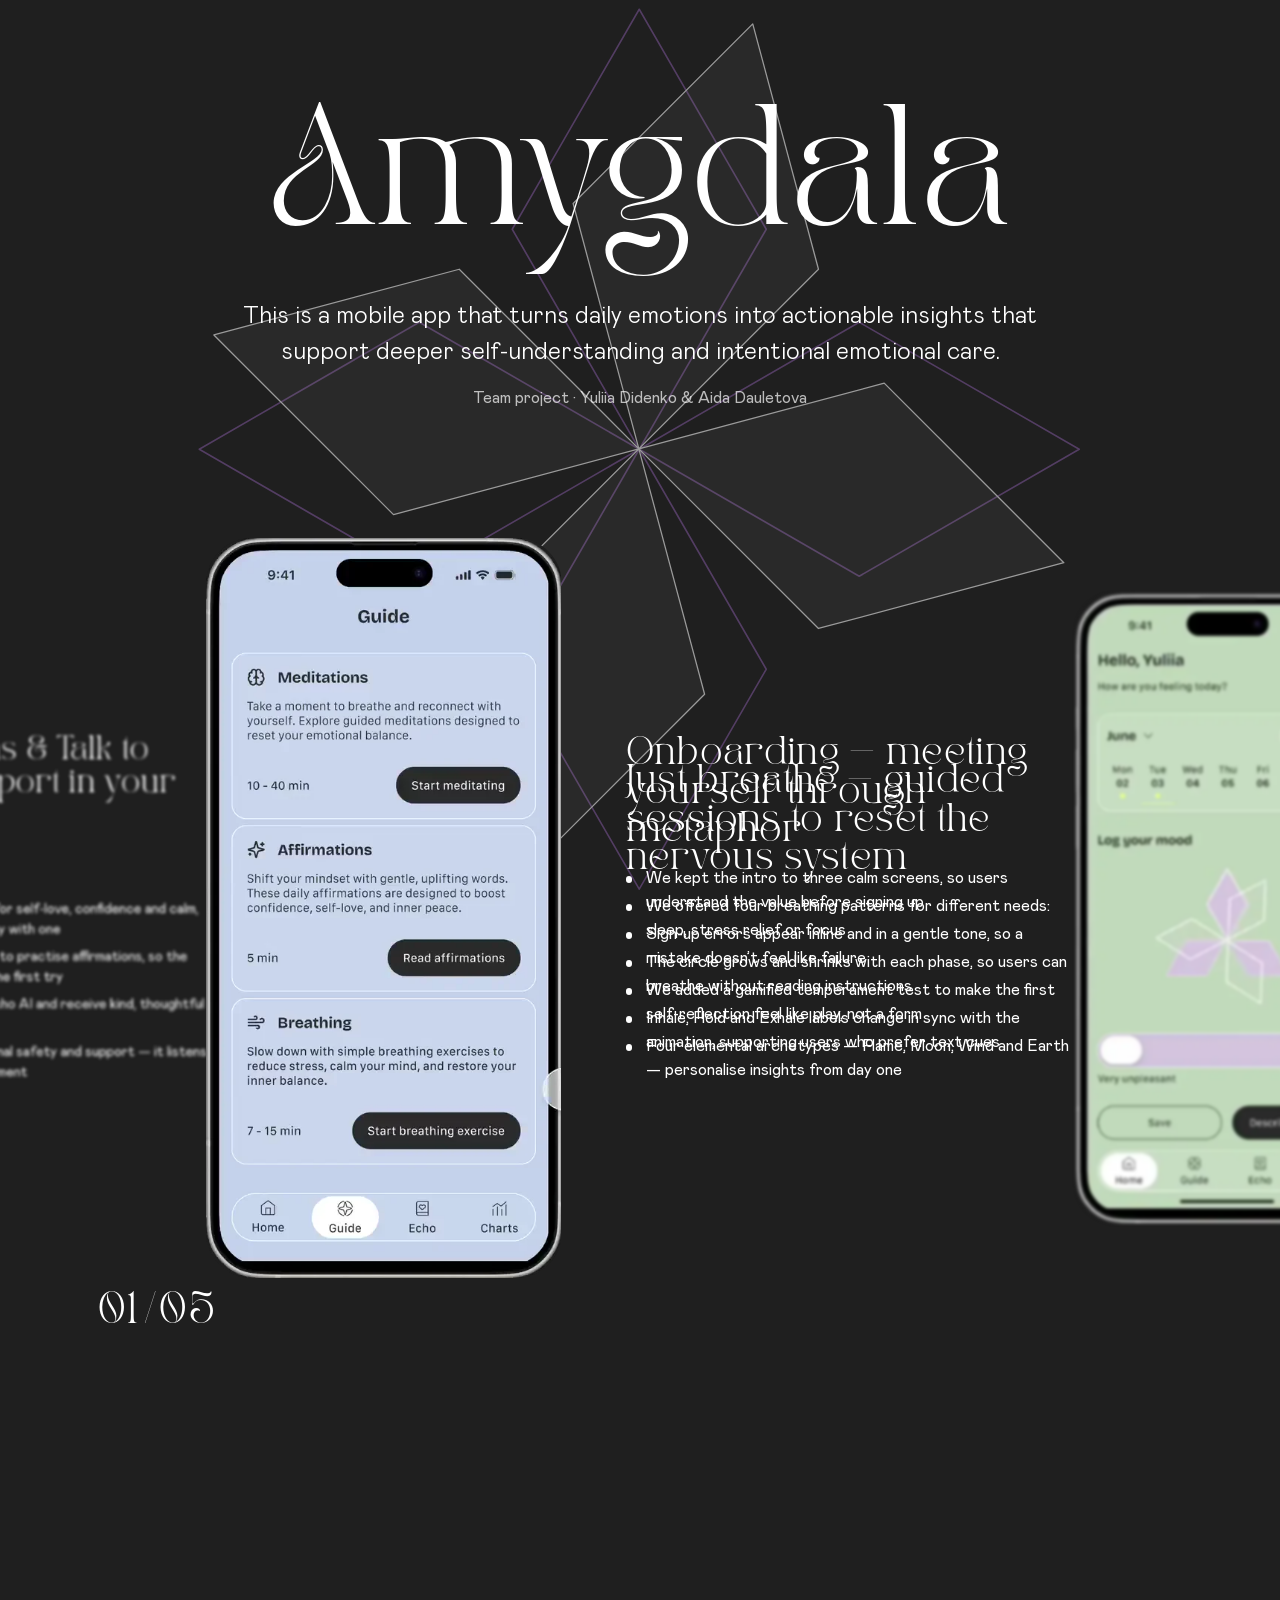
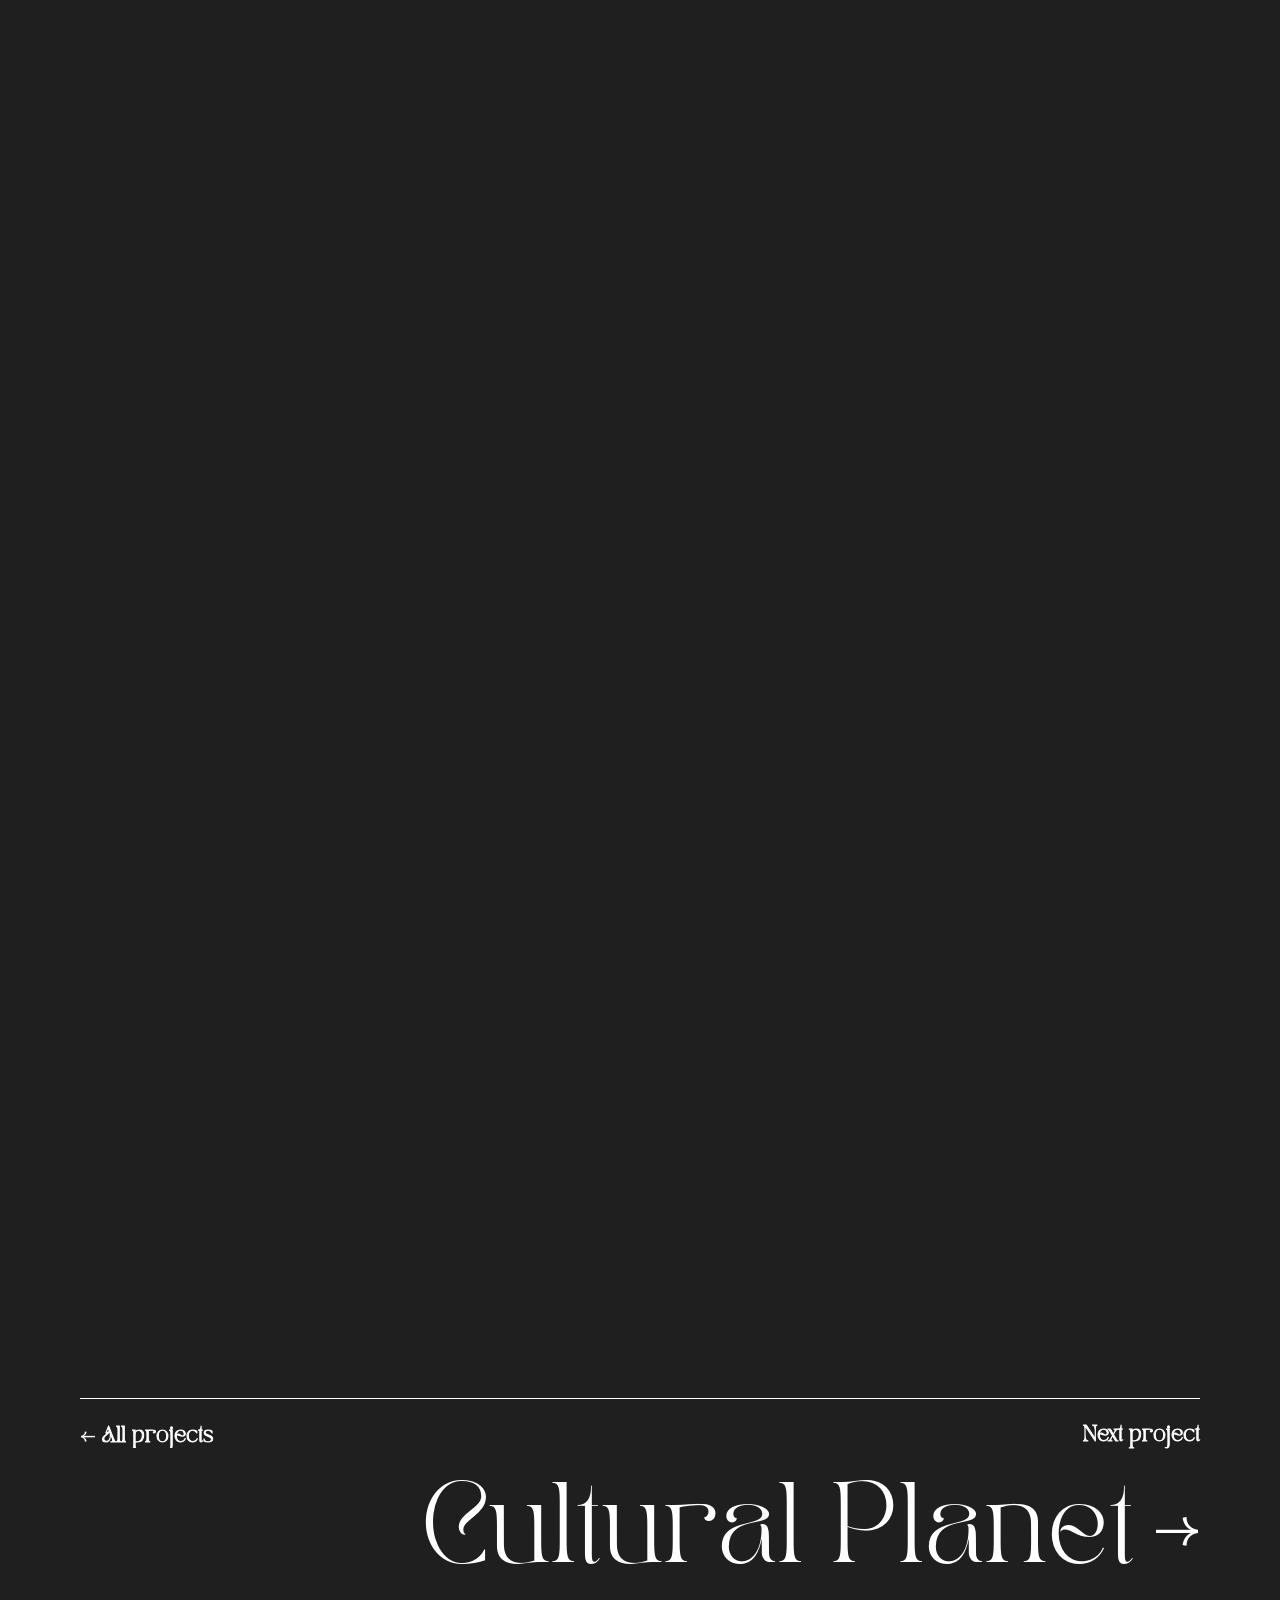
==== amygdala.html @ 37a6b5c9 "Project pages for Factora, Amygdala, Cultural Planet and Good Food - Case pages with recorded flow v" ====
<!DOCTYPE html>
<html lang="en">
  <head>
    <meta charset="UTF-8" />
    <meta name="viewport" content="width=device-width, initial-scale=1.0" />
    <title>Amygdala — mood tracker app · Yuliia Didenko</title>
    <meta
      name="description"
      content="Amygdala: a mood tracker app that turns daily emotions into actionable insights for self-understanding and intentional emotional care. UX/UI design by Yuliia Didenko."
    />
    <meta name="theme-color" content="#1f1f1f" />
    <link rel="icon" href="./media/favicon.svg" type="image/svg+xml" />
    <link rel="icon" href="./media/favicon-32.png" sizes="32x32" type="image/png" />
    <link rel="apple-touch-icon" href="./media/apple-touch-icon.png" />
    <meta property="og:type" content="article" />
    <meta property="og:title" content="Amygdala — mood tracker app" />
    <meta property="og:description" content="Turning daily emotions into actionable insights." />
    <meta property="og:image" content="./media/amygdala-cover.webp" />
    <link rel="preload" href="./fonts/tan-pearl.woff2" as="font" type="font/woff2" crossorigin />
    <link rel="preload" href="./fonts/MabryPro-Regular.woff2" as="font" type="font/woff2" crossorigin />
    <link rel="stylesheet" href="main.css" />
    <link rel="stylesheet" href="case.css" />
    <script>
      // Arriving through the page curtain (transition.js): start covered.
      try {
        if (sessionStorage.getItem("curtain") === "1") {
          sessionStorage.removeItem("curtain");
          document.documentElement.classList.add("curtain-in", "vt-enter");
          // Keep the curtain closed until the page is really ready - its
          // fonts loaded and every script run - so it never opens on a
          // half-built page (fallback serif, covers without their curtain).
          var root = document.documentElement;
          root.classList.add("curtain-hold");
          var done = false;
          var release = function () {
            if (done) return;
            done = true;
            root.classList.remove("curtain-hold");
            document.dispatchEvent(new Event("curtain:release"));
          };
          var dom = new Promise(function (r) {
            document.addEventListener("DOMContentLoaded", r);
          });
          var fonts = document.fonts ? document.fonts.ready : Promise.resolve();
          Promise.all([dom, fonts]).then(function () {
            requestAnimationFrame(function () { requestAnimationFrame(release); });
          });
          setTimeout(release, 2500); // never keep anyone waiting longer
        }
      } catch (e) {}
    </script>
  </head>

  <body class="case-page">
    <div class="cursor-dot">
      <!-- "View" eye, shown while the cursor is over a project cover. The
           iris group follows the pointer's direction (cursor.js). -->
      <svg class="cursor-eye" viewBox="0 0 26 26" width="32" height="32" aria-hidden="true" focusable="false">
        <defs>
          <clipPath id="cursor-eye-shape">
            <path d="M2.5 13C6.6 6.6 19.4 6.6 23.5 13C19.4 19.4 6.6 19.4 2.5 13Z" />
          </clipPath>
        </defs>
        <path d="M2.5 13C6.6 6.6 19.4 6.6 23.5 13C19.4 19.4 6.6 19.4 2.5 13Z" fill="#fff8ec" />
        <g clip-path="url(#cursor-eye-shape)">
          <g class="cursor-eye-iris">
            <circle cx="13" cy="13" r="4.6" fill="#31a0cd" />
            <circle cx="13" cy="13" r="2.1" fill="#1f1f1f" />
            <circle cx="14.4" cy="11.6" r="0.9" fill="#fff8ec" />
          </g>
        </g>
        <path d="M2.5 13C6.6 6.6 19.4 6.6 23.5 13C19.4 19.4 6.6 19.4 2.5 13Z" fill="none" stroke="#1f1f1f" stroke-width="1" stroke-linejoin="round" />
      </svg>
    </div>
    <div class="cursor-outline"></div>

    <div class="case-bg" aria-hidden="true">
      <img class="case-bg-spin case-bg-spin--flower" src="./media/amygdala-flower.svg?v=4" alt="" width="272" height="272" />
    </div>

    <main class="case-main">
      <header class="drum-intro">
        <h1 class="case-title case-title--tails">Amygdala</h1>
        <p class="drum-lead">
          This is a mobile app that turns daily emotions into actionable
          insights that support deeper self-understanding and intentional
          emotional care.
        </p>
        <p class="case-team">Team project · Yuliia Didenko &amp; Aida Dauletova</p>
        <a class="case-behance" href="https://www.behance.net/gallery/232259027/Amygdala-Mood-Tracker-App-UXUI-Design" target="_blank" rel="noopener noreferrer"><span class="sr-only">View on Behance</span><span class="roll" aria-hidden="true"><span class="roll-char"><span style="--i: 0" data-c="V">V</span></span><span class="roll-char"><span style="--i: 1" data-c="i">i</span></span><span class="roll-char"><span style="--i: 2" data-c="e">e</span></span><span class="roll-char"><span style="--i: 3" data-c="w">w</span></span><span class="roll-char"><span style="--i: 4" data-c="&nbsp;">&nbsp;</span></span><span class="roll-char"><span style="--i: 5" data-c="o">o</span></span><span class="roll-char"><span style="--i: 6" data-c="n">n</span></span><span class="roll-char"><span style="--i: 7" data-c="&nbsp;">&nbsp;</span></span><span class="roll-char"><span style="--i: 8" data-c="B">B</span></span><span class="roll-char"><span style="--i: 9" data-c="e">e</span></span><span class="roll-char"><span style="--i: 10" data-c="h">h</span></span><span class="roll-char"><span style="--i: 11" data-c="a">a</span></span><span class="roll-char"><span style="--i: 12" data-c="n">n</span></span><span class="roll-char"><span style="--i: 13" data-c="c">c</span></span><span class="roll-char"><span style="--i: 14" data-c="e">e</span></span></span><span class="case-arrow" aria-hidden="true">↗</span></a>
      </header>

      <section class="drum" data-spread="1.15" aria-label="Amygdala screens" style="--count: 5">
        <div class="drum-stage">
          <div class="drum-counter" aria-hidden="true">
            <span class="drum-counter-window"><span class="drum-counter-strip"><span>01</span><span>02</span><span>03</span><span>04</span><span>05</span></span></span>
            <span class="drum-counter-total">/05</span>
          </div>
          <div class="drum-wheel">
        <figure class="drum-item drum-item--split" data-index="onboarding">
          <div class="drum-media">
            <video class="drum-screen drum-phone" id="first-screen" muted loop playsinline preload="none"
              poster="./media/amygdala-screens/onboarding-poster.webp" width="478" height="996"
              aria-label="Onboarding: intro screens, sign-up, the Mirror Within temperament test and its Flame result">
              <source src="./media/amygdala-screens/onboarding.mp4" type="video/mp4" />
            </video>
          </div>
          <figcaption class="drum-caption">
            <span class="drum-caption-title">Onboarding — meeting yourself through metaphor</span>
            <ul class="drum-caption-list">
              <li>We kept the intro to three calm screens, so users understand the value before signing up</li>
              <li>Sign-up errors appear inline and in a gentle tone, so a mistake doesn’t feel like failure</li>
              <li>We added a gamified temperament test to make the first self-reflection feel like play, not a form</li>
              <li>Four elemental archetypes — Flame, Moon, Wind and Earth — personalise insights from day one</li>
            </ul>
          </figcaption>
        </figure>
        <figure class="drum-item drum-item--split" data-index="2">
          <div class="drum-media">
            <video class="drum-screen drum-phone" muted loop playsinline preload="none"
              poster="./media/amygdala-screens/mood-log-poster.webp" width="478" height="996"
              aria-label="Logging a mood: the flower turns, changes colour and shape with the slider">
              <source src="./media/amygdala-screens/mood-log.mp4" type="video/mp4" />
            </video>
          </div>
          <figcaption class="drum-caption">
            <span class="drum-caption-title">Mood Log — tracking how you feel, day by day</span>
            <ul class="drum-caption-list">
              <li>We turned logging a mood into one gesture: a slider that changes the flower’s colour and shape</li>
              <li>Users pick from a wide range of emotions or create their own, because feelings rarely fit a list</li>
              <li>Trends by day, week and month turn single entries into insights</li>
              <li>Apple Health integration puts mood next to sleep and activity</li>
            </ul>
          </figcaption>
        </figure>
        <figure class="drum-item drum-item--split" data-index="0">
          <div class="drum-media">
            <video class="drum-screen drum-phone" muted loop playsinline preload="none" data-sound-start="7.6"
              poster="./media/amygdala-screens/meditation-poster.webp" width="478" height="996"
              aria-label="Meditations: browsing categories and playing a guided session">
              <source src="./media/amygdala-screens/meditation.mp4?v=3" type="video/mp4" />
            </video>
          </div>
          <figcaption class="drum-caption">
            <span class="drum-caption-title">Meditations — short sessions for every mood</span>
            <button class="drum-sound" type="button" aria-pressed="false">
              <span class="drum-sound-icon" aria-hidden="true"></span>
              <span class="drum-sound-label">Play with sound</span>
            </button>
            <ul class="drum-caption-list">
              <li>We grouped meditations by intention — morning boost, self-love, healing, sleep — rather than by length</li>
              <li>Each track shows its mood and duration upfront, so users can choose in seconds</li>
              <li>The player stays minimal, with nothing to distract from relaxing</li>
            </ul>
          </figcaption>
        </figure>
        <figure class="drum-item drum-item--split" data-index="4">
          <div class="drum-media">
            <video class="drum-screen drum-phone drum-phone--framed" muted loop playsinline preload="none" data-sound-start="10.5" data-sound-end="24.6"
              poster="./media/amygdala-screens/affirmations-poster.webp?v=2" width="720" height="1470"
              aria-label="Affirmations: swiping through daily affirmations, the Echo journal, then talking to Echo, the AI companion">
              <source src="./media/amygdala-screens/affirmations.mp4?v=4" type="video/mp4" />
            </video>
          </div>
          <figcaption class="drum-caption">
            <span class="drum-caption-title">Affirmations &amp; Talk to Echo — support in your own words</span>
            <button class="drum-sound" type="button" aria-pressed="false">
              <span class="drum-sound-icon" aria-hidden="true"></span>
              <span class="drum-sound-label">Play with sound</span>
            </button>
            <ul class="drum-caption-list">
              <li>We curated affirmations for self-love, confidence and calm, so users can start the day with one</li>
              <li>A short guide shows how to practise affirmations, so the habit feels natural from the first try</li>
              <li>Users can reflect with Echo AI and receive kind, thoughtful responses</li>
              <li>We built Echo for emotional safety and support — it listens and reflects without judgment</li>
            </ul>
          </figcaption>
        </figure>
        <figure class="drum-item drum-item--split" data-index="1">
          <div class="drum-media">
            <video class="drum-screen drum-phone" muted loop playsinline preload="none"
              poster="./media/amygdala-screens/breathing-poster.webp" width="478" height="996"
              aria-label="Breathing exercise: the circle grows and shrinks through inhale, hold and exhale">
              <source src="./media/amygdala-screens/breathing.mp4" type="video/mp4" />
            </video>
          </div>
          <figcaption class="drum-caption">
            <span class="drum-caption-title">Just breathe — guided sessions to reset the nervous system</span>
            <ul class="drum-caption-list">
              <li>We offered four breathing patterns for different needs: sleep, stress relief or focus</li>
              <li>The circle grows and shrinks with each phase, so users can breathe without reading instructions</li>
              <li>Inhale, Hold and Exhale labels change in sync with the animation, supporting users who prefer text cues</li>
            </ul>
          </figcaption>
        </figure>
          </div>
        </div>
      </section>
    </main>

    <nav class="case-foot" aria-label="Project navigation">
      <a href="./index.html#projects" class="case-back"><span class="case-arrow" aria-hidden="true">←</span><span class="sr-only">All projects</span><span class="roll" aria-hidden="true"><span class="roll-char"><span style="--i: 0" data-c="A">A</span></span><span class="roll-char"><span style="--i: 1" data-c="l">l</span></span><span class="roll-char"><span style="--i: 2" data-c="l">l</span></span><span class="roll-char"><span style="--i: 3" data-c="&nbsp;">&nbsp;</span></span><span class="roll-char"><span style="--i: 4" data-c="p">p</span></span><span class="roll-char"><span style="--i: 5" data-c="r">r</span></span><span class="roll-char"><span style="--i: 6" data-c="o">o</span></span><span class="roll-char"><span style="--i: 7" data-c="j">j</span></span><span class="roll-char"><span style="--i: 8" data-c="e">e</span></span><span class="roll-char"><span style="--i: 9" data-c="c">c</span></span><span class="roll-char"><span style="--i: 10" data-c="t">t</span></span><span class="roll-char"><span style="--i: 11" data-c="s">s</span></span></span></a>
      <a href="./cultural-planet.html" class="case-next">
        <span class="case-next-label">Next project</span>
        <span class="case-next-title"><span class="sr-only">Cultural Planet</span><span class="roll" aria-hidden="true"><span class="roll-char"><span style="--i: 0" data-c="C">C</span></span><span class="roll-char"><span style="--i: 1" data-c="u">u</span></span><span class="roll-char"><span style="--i: 2" data-c="l">l</span></span><span class="roll-char"><span style="--i: 3" data-c="t">t</span></span><span class="roll-char"><span style="--i: 4" data-c="u">u</span></span><span class="roll-char"><span style="--i: 5" data-c="r">r</span></span><span class="roll-char"><span style="--i: 6" data-c="a">a</span></span><span class="roll-char"><span style="--i: 7" data-c="l">l</span></span><span class="roll-char"><span style="--i: 8" data-c="&nbsp;">&nbsp;</span></span><span class="roll-char"><span style="--i: 9" data-c="P">P</span></span><span class="roll-char"><span style="--i: 10" data-c="l">l</span></span><span class="roll-char"><span style="--i: 11" data-c="a">a</span></span><span class="roll-char"><span style="--i: 12" data-c="n">n</span></span><span class="roll-char"><span style="--i: 13" data-c="e">e</span></span><span class="roll-char"><span style="--i: 14" data-c="t">t</span></span></span><span class="case-arrow" aria-hidden="true">→</span></span>
      </a>
    </nav>

    <dialog class="lightbox" aria-label="Full-size screen">
      <button class="lightbox-close" type="button" aria-label="Close">×</button>
      <img class="lightbox-img" alt="" />
    </dialog>

    <script src="./cursor.js"></script>
    <script src="./case.js"></script>
    <script src="./transition.js"></script>
  </body>
</html>
---- main.css ----
/* Motion tokens - one easing/duration vocabulary for the whole site.
   ease-out: fast start, soft landing (for anything entering or reacting
   to the user). spring: slight overshoot, for things snapping back into
   place. Durations stay short: UI should answer, not perform. */
:root {
  --ease-out: cubic-bezier(0.23, 1, 0.32, 1);
  --ease-in-out: cubic-bezier(0.77, 0, 0.175, 1);
  --ease-spring: cubic-bezier(0.34, 1.56, 0.64, 1);
  --dur-fast: 150ms;
  --dur-base: 250ms;
  --dur-slow: 450ms;
  --press-scale: 0.97;
}

* {
  margin: 0;
  padding: 0;
  box-sizing: border-box;
  font-family: "MabryPro-Regular";
  font-size: 16px;
  cursor: none;
  scroll-behavior: smooth;
}

body {
  /* The site never declared its own line-height anywhere - this was
     actually coming from the (unused, since-removed) Bootstrap stylesheet's
     Reboot defaults. Restoring the same value directly here keeps the
     text's visual rhythm as it was, without pulling the framework back in. */
  line-height: 1.5;
}

p {
  /* Same story as line-height above: plain <p> tags (e.g. the project
     description paragraphs) had no spacing of their own between them and
     were relying on Bootstrap's default p margin. Sections that already
     declare their own explicit p margin (.cont-education p, .hobbies p,
     etc.) are more specific and still win over this. */
  margin-bottom: 1rem;
}

.cursor-dot {
  /* Sized at the badge's full 40px diameter and held at that box size
     always - only `transform: scale()` animates between the resting dot
     and the expanded badge, so growing into the badge never touches
     width/height (layout properties) and stays compositor-only. 40px
     gives the 16px arrow icon comfortable padding on all sides. */
  width: 40px;
  height: 40px;
  background-color: #f0d42d;
  position: fixed;
  top: 0;
  left: 0;
  border-radius: 50%;
  z-index: 20;
  pointer-events: none;
  display: flex;
  align-items: center;
  justify-content: center;
  transform: translate(-50%, -50%) scale(0.4);
  opacity: 0;
  /* Slow, smooth grow/shrink between the resting dot and the "View"
     badge, so the change of size is clearly visible both ways. */
  transition: transform 600ms cubic-bezier(0.45, 0, 0.2, 1),
    opacity var(--dur-fast) ease;
}

.cursor-dot.cursor-view {
  transform: translate(-50%, -50%) scale(1);
}

/* The eye inside the "View" badge: hidden on the small resting dot,
   it opens (fades in, lids scaling up from a slit) as the badge grows. */
.cursor-eye {
  width: 32px;
  height: 32px;
  display: block;
  opacity: 0;
  transform: scaleY(0.2);
  transition: opacity 300ms ease,
    transform 500ms var(--ease-out);
}

.cursor-dot.cursor-view .cursor-eye {
  opacity: 1;
  transform: scaleY(1);
}

.cursor-eye-iris {
  will-change: transform;
}

.cursor-outline {
  /* Same fixed-box/transform-scale technique as .cursor-dot: held at its
     full 64px ring size always, scaled down to the resting 40px outline
     so growing on hover only touches transform. Stays 12px bigger in
     radius than the badge at every scale so the ring still encircles the
     yellow badge instead of being covered by it. */
  width: 64px;
  height: 64px;
  border: 2px solid #31a0cd;
  background-color: rgba(49, 160, 205, 0.3);
  position: fixed;
  top: 0;
  left: 0;
  border-radius: 50%;
  z-index: 18;
  pointer-events: none;
  transform: translate(-50%, -50%) scale(0.625);
  opacity: 0;
  transition: transform 750ms cubic-bezier(0.45, 0, 0.2, 1),
    opacity var(--dur-fast) ease;
}

/* Hidden until the pointer actually moves (cursor.js), so the custom
   cursor never sits parked in the top-left corner on load, and hidden
   again whenever the pointer leaves the window. */
.cursor-dot.is-visible,
.cursor-outline.is-visible {
  opacity: 1;
}

/* Pressing anywhere gives the cursor a small squeeze - tactile feedback
   that the click registered. */
.cursor-dot.is-pressed {
  transform: translate(-50%, -50%) scale(0.3);
}
.cursor-dot.cursor-view.is-pressed {
  transform: translate(-50%, -50%) scale(0.9);
}

.cursor-outline.cursor-view-active {
  transform: translate(-50%, -50%) scale(1);
}

@font-face {
  font-family: "tan-pearl";
  src: url("./fonts/tan-pearl.woff2") format("woff2"),
    url("./fonts/tan-pearl.otf") format("opentype");
  font-display: swap;
  font-weight: 400;
  font-style: normal;
}

@font-face {
  font-family: "MabryPro-Light";
  src: url("./fonts/MabryPro-Light.woff2") format("woff2"),
    url("./fonts/MabryPro-Light.ttf") format("truetype");
  font-display: swap;
  font-weight: 300;
  font-style: normal;
}

@font-face {
  font-family: "MabryPro-Regular";
  src: url("./fonts/MabryPro-Regular.woff2") format("woff2"),
    url("./fonts/MabryPro-Regular.ttf") format("truetype");
  font-display: swap;
  font-weight: 400;
  font-style: normal;
}

@font-face {
  font-family: "MabryPro-Medium";
  src: url("./fonts/MabryPro-Medium.woff2") format("woff2"),
    url("./fonts/MabryPro-Medium.ttf") format("truetype");
  font-display: swap;
  font-weight: 500;
  font-style: normal;
}

@font-face {
  font-family: "MabryPro-Bold";
  src: url("./fonts/MabryPro-Bold.woff2") format("woff2"),
    url("./fonts/MabryPro-Bold.ttf") format("truetype");
  font-display: swap;
  font-weight: 700;
  font-style: normal;
}

h1 {
  font-family: "tan-pearl";
  font-weight: 400;
  font-style: normal;
  color: #1f1f1f;
  margin: 0;
}

.hero-screen {
  position: relative;
  background: #1f1f1f;
  margin: 0;
  height: 100vh;
  z-index: 0;
  --progress: 0;
  --fly-factor: 1.4;
}

/* Floating background particle layer (bg-shards.js). Sits below the
   portrait svg (z-index 1) and the nav (z-index 10) so it never blocks
   either; overflow is clipped here rather than on .hero-screen so the
   portrait's own fly-out disassembly can still travel past the edges. */
.bg-shards {
  position: absolute;
  inset: 0;
  z-index: 0;
  overflow: hidden;
  pointer-events: none;
  perspective: 900px; /* gives the shards' rotateX/rotateY tilt real depth */
}

.bg-shard {
  position: absolute;
  top: 0;
  left: 0;
  will-change: transform;
}

.hero-screen svg {
  display: block;
  position: relative;
  width: 100vw;
  height: 100vh;
  z-index: 1;
  perspective: 900px; /* same tilt depth for the falling portrait fragments */
}

.container svg {
  grid-column: 1 / 3;
  width: 100%;
  height: auto;
  display: flex;
  justify-content: center;
  margin-top: -18rem;
  /* SVGs clip to their viewBox by default; the floaty paths inside animate
     past that boundary (translateY/rotate), so without this their lowest
     point of travel gets cut off at the bottom edge. */
  overflow: visible;
}

.container svg:nth-of-type(2) {
  grid-column: 12/13;
  margin-top: 5rem;
}

/* "Who am I" decorative shapes: gentle up/down bob plus a slight rocking
   rotation, like small boats drifting on the sea. Each path carries its
   own --float-amp/--rock-amp/--float-dur/--float-delay inline so the four
   shapes drift out of sync with each other rather than moving as one. */
.floaty {
  transform-box: fill-box;
  transform-origin: 50% 50%;
  animation: floatBob var(--float-dur, 4.5s) ease-in-out infinite;
  animation-delay: var(--float-delay, 0s);
  will-change: transform;
}

@keyframes floatBob {
  0% {
    transform: translateY(calc(var(--float-amp, 8px) * -1)) rotate(calc(var(--rock-amp, 3deg) * -1));
  }
  50% {
    transform: translateY(var(--float-amp, 8px)) rotate(var(--rock-amp, 3deg));
  }
  100% {
    transform: translateY(calc(var(--float-amp, 8px) * -1)) rotate(calc(var(--rock-amp, 3deg) * -1));
  }
}

[id^="part"],
[id^="shard"] {
  opacity: 0;
  transform: translate(var(--x), var(--y)) scale(0.5) rotate(var(--r));
  animation: moveToCenter 1.45s ease-out forwards;
}

@keyframes moveToCenter {
  to {
    opacity: 1;
    transform: translate(0, 0) scale(1) rotate(0deg);
  }
}

/* Scroll-driven disassembly: takes over only after the load-time entrance
   animation has finished (class added by hero-scroll.js). Reuses each
   part's own --x/--y/--r so disassembly is an exact reverse of assembly. */
/* Explosion burst: --bx/--by/--br (set by hero-scroll.js from each part's
   own distance/direction from the portrait's center) replace --x/--y/--r
   here so scrolling scatters every piece radially outward from the middle
   of the image, like a burst, rather than reversing its original
   arbitrary load-in flight path. */
.hero-screen.scroll-active [id^="part"],
.hero-screen.scroll-active [id^="shard"] {
  animation: none;
  opacity: calc(1 - var(--progress));
  transform: translate(
      calc(var(--bx) * var(--progress) * var(--fly-factor)),
      calc(var(--by) * var(--progress) * var(--fly-factor))
    )
    scale(calc(1 - 0.7 * var(--progress))) rotate(calc(var(--br) * var(--progress)));
}

/* Gentle wind sway for hair strands, added by hair-wind.js only after the
   load-time entrance animation finishes. Uses the standalone `rotate`
   property (not the `transform` shorthand) so it composes on top of the
   existing translate/scale/rotate transform instead of overriding it. */
@keyframes windSway {
  0% { rotate: calc(var(--sway-amp, 1.2deg) * -1); }
  22% { rotate: calc(var(--sway-amp, 1.2deg) * 0.45); }
  50% { rotate: var(--sway-amp, 1.2deg); }
  74% { rotate: calc(var(--sway-amp, 1.2deg) * -0.3); }
  100% { rotate: calc(var(--sway-amp, 1.2deg) * -1); }
}

/* .hero-screen.wind-active .hair-sway (below) sets `animation: windSway`,
   which - being the same `animation` shorthand [id^="part"] uses for
   moveToCenter, and more specific - fully replaces that entrance animation
   rather than layering on top of it. That drops the "forwards" fill and
   would leave opacity/transform to fall back to their un-animated base
   values (opacity: 0, off-screen position) the instant wind-active is
   added. Declaring the assembled resting state here (same specificity as
   [id^="part"], but later in the cascade so it wins) keeps every hair
   strand visible once that swap happens - matching, not fighting, the
   entrance animation's own end state, so nothing visibly changes. This
   still loses to .hero-screen.scroll-active [id^="part"] below (higher
   specificity), so scroll can still take hair over for the burst. */
.hair-sway {
  opacity: 1;
  transform: none;
  transform-box: fill-box;
  will-change: rotate;
}

.hero-screen.wind-active .hair-sway {
  animation: windSway var(--sway-dur, 4s) ease-in-out infinite;
  animation-delay: var(--sway-delay, 0s);
}

.container,
.approach,
.projects,
footer {
  display: grid;
  grid-template-columns: repeat(12, 1fr);
  gap: 1.5rem;
  max-width: 100vw;
  padding: 5rem;
  background-color: #fffaed;
  z-index: 2;
  align-items: start;
}

.my-way {
  display: grid;
  grid-template-columns: repeat(12, 1fr);
  gap: 1.5rem;
  width: 100%;
  padding: 5rem;
  background-color: #fffaed;
  z-index: 2;
  align-items: start;
}

.my-way-tablet {
  display: grid;
  grid-template-columns: repeat(12, 1fr);
  gap: 1.5rem;
  width: 100%;
  padding: 5rem;
  background-color: #fffaed;
  z-index: 2;
  align-items: start;
}

.column-1-tablet {
  grid-column: 1 / 8;
  display: flex;
  flex-direction: column;
  gap: 1.5rem;
}

.column-2-tablet {
  grid-column: 8 / 13;
  display: flex;
  flex-direction: column;
  gap: 1.5rem;
}

.name {
  grid-column: 1 / 13;
  font-size: 7.5rem;
  margin: 2.5rem 0 2rem 0;
  width: 100%;
}

.description {
  grid-column: 5 / 13;
  font-size: 2rem;
  font-family: "MabryPro-Light", sans-serif;
  font-weight: 300;
  padding-bottom: 4rem;
  margin: 0;
}

.button {
  grid-column: 5 / 7;
  display: flex;
  align-items: center;
  justify-content: center;
  background-color: #ffae00;
  font-family: "MabryPro-Bold", sans-serif;
  font-weight: 700;
  font-size: 1rem;
  line-height: 1.5;
  color: #1f1f1f;
  width: 200px;
  height: 50px;
  padding: 0;
  border: 0;
  text-decoration: none;
  transition: transform var(--dur-fast) var(--ease-out);
}

/* The global `* { font-size: 16px }` reset would otherwise shrink the
   label back down. */
.button span,
.send-button span,
.navigation a span,
.top-message a span {
  font: inherit;
}

.button-label {
  position: relative;
  display: inline-block;
}

/* Slot-machine roll on hover - the one hover language for every text
   link and button on the site (nav, footer links, Meet me, Send): each letter is a one-line window
   (overflow: hidden) holding the letter plus an identical copy placed
   one line below it (::after). On hover the letter slides up a
   line, so the copy rolls into place; letters start ~35ms apart
   (--i), which gives the drum-like ripple. Only transform animates. */
.roll {
  display: inline-flex;
}

.roll-char {
  display: inline-block;
  overflow: hidden;
  height: 1.5em;
  line-height: 1.5;
  vertical-align: top;
}

.roll-char > span {
  display: inline-block;
  position: relative;
  transition: transform 600ms var(--ease-out);
  transition-delay: calc(var(--i, 0) * 35ms);
}

/* The copy that rolls in: a real glyph (not a text-shadow), so it keeps
   every text style of the original - color, weight, text-stroke. */
.roll-char > span::after {
  content: attr(data-c);
  position: absolute;
  left: 0;
  top: 1.5em;
}

a:hover .roll-char > span,
a:focus-visible .roll-char > span,
.send-button:hover:not(:disabled) .roll-char > span,
.send-button:focus-visible:not(:disabled) .roll-char > span {
  transform: translateY(-1.5em);
}

.sr-only {
  position: absolute;
  width: 1px;
  height: 1px;
  padding: 0;
  margin: -1px;
  overflow: hidden;
  clip: rect(0, 0, 0, 0);
  white-space: nowrap;
  border: 0;
}

@media (prefers-reduced-motion: reduce) {
  a:hover .roll-char > span,
  a:focus-visible .roll-char > span,
  .send-button:hover .roll-char > span,
  .send-button:focus-visible .roll-char > span {
    transform: none;
  }
}

.button:active,
.send-button:active:not(:disabled) {
  transform: scale(var(--press-scale));
}

.button:hover {
  text-decoration: none;
  color: rgb(31, 31, 31);
}

.navigation {
  display: flex;
  flex-direction: row;
  position: absolute;
  z-index: 10;
  width: 100%;
  margin: 0;
}

.navigation ul {
  display: flex;
  justify-content: space-between;
  width: 100%;
  list-style-type: none;
  margin: 1rem 5rem 0 5rem;
}

.navigation ul li a {
  display: flex;
  padding: 0.5rem 1rem;
  font-family: "tan-pearl";
  font-weight: 400;
  font-size: 1rem;
  color: #ffffff;
  text-decoration: none;
}

.navigation ul li:nth-child(3) {
  margin-right: 400px;
}

.navigation ul li {
  position: relative;
  overflow: hidden;
}

.navigation ul li a {
  display: flex;
  padding: 0.5rem 1rem;
  font-family: "tan-pearl";
  font-weight: 400;
  font-size: 1rem;
  color: #ffffff;
  text-decoration: none;
  position: relative;
}

/* Hover = the letter roll only; the color stays put (no yellow). */
.navigation ul li a:hover {
  text-decoration: none;
}

.navigation ul li a:focus-visible {
  /* -webkit-focus-ring-color is the actual native blue (rgb(0,95,204)) -
     plain `outline: auto` alone resolves its color to currentColor (white
     here), not that blue, so it has to be named explicitly to truly match
     the browser's own default ring (the same one seen, unstyled, on the
     video controls and the name/email inputs). Inset (negative) offset
     keeps it fully inside the link's own box regardless of the parent
     <li>'s overflow: hidden, so it can never get clipped - a positive
     offset would draw part of it outside that box and risk disappearing. */
  outline: -webkit-focus-ring-color auto 1px;
  outline-offset: -3px;
}

/* Section/block headings share the display serif with the page titles
   and project names. Tan Pearl has a single 400 cut (no faux bold), and
   kept at body size here. */
h3 {
  font-family: "tan-pearl";
  font-weight: 400;
  font-size: 1rem;
  line-height: 1.2;
  margin-bottom: 1rem;
  background-color: #ebc93d;
  padding: 2rem 0;
}

.education h3,
.cont-education h3,
.work h3,
.hobbies h3,
.languages h3 {
  padding-top: 16px;
  padding-bottom: 16px;
}

.education h3,
.cont-education h3 {
  background-color: #edebdb;
}

.work h3,
.hobbies h3 {
  background-color: #bcd4e1;
}

.education,
.cont-education,
.work,
.hobbies,
.languages {
  display: flex;
  flex-direction: column;
  padding: 16px;
  padding-top: 0;
}

.education,
.cont-education {
  background-color: #edebdb;
}

.work,
.hobbies {
  background-color: #bcd4e1;
}

.column-1,
.column-2,
.column-3 {
  display: flex;
  flex-direction: column;
  gap: 1rem;
}

.subcolumn {
  display: flex;
  gap: 1.5rem;
}

.column-1 {
  grid-column: 1 / 5;
  gap: 1.5rem;
}

.column-2 {
  grid-column: 5 / 9;
  gap: 1.5rem;
}

.column-3 {
  grid-column: 9 / 13;
  gap: 1.5rem;
}

.autolayout {
  display: grid;
  grid-template-columns: 4fr 2fr;
  gap: 1.5rem;
}

.event {
  grid-column: 1 / 4;
}

.date {
  grid-column: 5 / 7;
  text-align: right;
  align-self: center;
}

.hobbies p:last-child,
.cont-education .autolayout:last-of-type p,
.education .autolayout:last-of-type p,
.education h3,
.languages h3,
.languages p:last-child,
.cont-education h3,
.work h3,
.hobbies h3 {
  margin-bottom: 0;
}

.iframe {
  background-color: #1F1F1F;
}

.iframe iframe {
  display: block;
}

.gif img {
  width: 100%;
  /* width/height attributes in the markup reserve the space before the
     image loads (no layout jump); height:auto keeps the real ratio. */
  height: auto;
}

.languages {
  background-color: #d7b79b;
  flex: 1;
}

.hobbies {
  flex: 1;
}

.languages h3 {
  background-color: #d7b79b;
}

video {
  width: 100%;
  height: auto;
}

/* Gilded picture frame around the My way video and artwork gif.
   9-slice border-image: the corners keep their exact ornament, while
   the edges repeat ("round") the carved pattern to whatever length each
   media box needs - so the same frame wraps the wider video and the
   shorter gif without stretching the ornament. Slice values are the
   frame's measured thickness in the source image (top right bottom
   left, in px); border-width sets how thick it renders on screen. */
.my-way video,
.my-way-tablet video,
.my-way .gif img,
.my-way-tablet .gif img {
  display: block;
  box-sizing: border-box;
  border-style: solid;
  border-width: clamp(14px, 1.6vw, 24px);
  border-image: url("./media/picture-frame.webp") 104 103 105 105 round;
}

.cont-education p,
.education p,
.work p,
.hobbies p,
.languages p {
  margin-top: 8px;
  margin-bottom: 8px;
}

.hobbies p,
.languages p {
  padding-bottom: 8px;
}

.cont-education .autolayout,
.education .autolayout,
.work .autolayout,
.hobbies p,
.languages p {
  border-bottom: 1px solid #ffffff;
}

.cont-education .autolayout:last-child,
.education .autolayout:last-child,
.work .autolayout:last-child,
.hobbies p:last-child,
.languages p:last-child {
  border: 0;
  padding-bottom: 0;
}

.name-2 {
  grid-column: 1 / 13;
  font-family: "tan-pearl";
  /* Tan Pearl ships a single (400) weight; h2's default bold made the
     browser fake a heavier cut, smearing its hairline contrast. */
  font-weight: 400;
  font-size: 3.8rem;
  padding-bottom: 4rem;
  margin: 0;
}

.wrapper-1,
.wrapper-2,
.wrapper-3,
.wrapper-4 {
  grid-column: span 3;
  display: flex;
  flex-direction: column;
  gap: 1.5rem;
  justify-content: space-between;
  padding: 1rem;
  border-right: 1px solid #1f1f1f;
}

.wrapper-1 {
  border-left: 1px solid #1f1f1f;
}

.project-card {
  /* Breathing room above a card opened by link (#amygdala). */
  scroll-margin-top: 2rem;
  grid-column: 1 / 13;
  display: flex;
  gap: 1.5rem;
  margin-bottom: 5rem;
  padding: 1.5rem;
  border: 1px solid #1f1f1f;
}

.image {
  flex: 1 1 50%;
  aspect-ratio: 4 / 3;
  overflow: hidden;
  position: relative;
  cursor: none;
}

.text {
  flex: 1 1 50%;
}

/* A cover shown as a dark stage behind a bead curtain (curtain.js). */
.image--stage {
  background-color: #1f1f1f;
}

/* Show the whole stage picture; the leftover space is the same dark. */
.image.image--contain img {
  object-fit: contain;
}


.image .bead-curtain {
  position: absolute;
  inset: 0;
  width: 100%;
  height: 100%;
  margin: 0;
  border: 0;
  border-radius: 0;
  box-shadow: none;
  background: transparent;
  z-index: 2;
  pointer-events: none;
}

.image img {
  width: 100%;
  height: 100%;
  object-fit: cover;
}

/* Cover shatter: the cover image is sliced into a grid of cells (built
   by project-cover-shatter.js), each split into two irregular polygon
   shards along a randomly placed crack (not a clean corner-to-corner
   diagonal) - both showing the same background slice, so the jagged
   crack between them reads as broken glass rather than a clean square
   grid, echoing the shard fragments on the hero portrait. At rest the
   shards sit at zero offset and reassemble into the normal cover
   image; on mousemove, each shard reacts independently to its own
   centroid distance from the cursor and is pushed radially away from
   it (see applyPush in the JS), as if the pointer is shoving the
   fragments aside, and eases back to rest on mouseleave via the
   transition below. */
.shatter-tiles,
.shatter-base {
  position: absolute;
  inset: 0;
}

/* The intact cover, painted under the shards. Sub-pixel tile edges and
   clip-path anti-aliasing leave hairline seams between shards at rest;
   with the whole image underneath, those seams show the same pixels and
   disappear. It fades out while the cover is being shattered (so real
   cracks open onto the card) and back in once the shards have settled. */
.shatter-base {
  background-repeat: no-repeat;
  transition: opacity 0.2s ease 0.5s;
}

.image.is-shattering .shatter-base {
  opacity: 0;
  transition-delay: 0s;
  transition-duration: 0.1s;
}

.shatter-shard {
  position: absolute;
  background-repeat: no-repeat;
  transform: translate(0px, 0px) rotate(0deg);
  will-change: transform;
  /* Release: shards spring back into place with a little overshoot. */
  transition: transform 600ms var(--ease-spring);
}

/* While the pointer is pushing them, shards track it quickly instead. */
.image.is-shattering .shatter-shard {
  transition: transform 180ms var(--ease-out);
}

.numbers {
  display: flex;
  justify-content: space-between;
  border-bottom: 1px solid #1f1f1f;
  margin-bottom: 1.5rem;
}

.numbers p {
  font-family: "tan-pearl";
  font-size: 2rem;
}

/* Heavier serif headings. Tan Pearl has only one (400) weight, and
   letting the browser synthesize bold smears its hairlines unevenly, so
   the strokes are thickened with a thin outline in the text's own color
   instead: an even, controllable weight gain on every letter. */
h3,
.subheader,
.navigation ul li a {
  -webkit-text-stroke: 1px currentColor;
}

.subheader {
  font-family: "tan-pearl";
  font-weight: 400;
  font-size: 1rem;
  line-height: 1.2;
  /* Matches the gap the Education section gets between its own header and
     content, via .cont-education/.education h3's padding-bottom: 16px. */
  margin-bottom: 16px;
}

.tags {
  display: flex;
  flex-wrap: wrap;
  gap: 0.75rem;
  margin-top: 1.5rem;
}

.tags p {
  white-space: nowrap;
  padding: 0.5rem 1rem;
  border: 1px solid #1f1f1f;
  border-radius: 2rem;
}

footer {
  background-color: #1f1f1f;
}

footer .name,
footer p {
  color: #ffffff;
}

.canvas {
  grid-column: 5 / 13;
  display: grid;
  grid-template-columns: repeat(8, 1fr);
  gap: 1.5rem;
}

.controls {
  grid-column: 1 / 2;
  display: flex;
  flex-direction: column;
  gap: 16px;
  align-items: center;
  padding: 0.5rem 0.5rem;
  background-color: #ffffff;
  /* Was space-between (spreading every child across the full column
     height); now the toolbar + color picker sit packed together at a
     fixed 16px gap starting from the top, and #delete-button's own
     margin-top: auto is what pushes it down to the bottom instead. */
  justify-content: flex-start;
}

.icon-control {
  position: relative;
  display: flex;
  align-items: center;
  gap: 8px;
  background: white;
  padding: 5px;
  width: 40px;
  height: 40px;
  justify-content: center;
  transition: background-color var(--dur-fast) ease,
    transform var(--dur-fast) var(--ease-out);
}

.icon-control:active {
  transform: scale(0.92);
}

/* Hover no longer paints a grey plate behind the tool - the icon itself
   reacts instead, each with a gesture that mimics what the tool does.
   (The grey .active state below still marks the selected tool.) Only
   transform animates; pointer devices only; off with reduced motion. */
.icon-control img {
  transform-origin: 50% 50%;
  /* Stateful gestures (fill tilt, colour turn) ease in and spring back
     out when the pointer leaves, instead of snapping. */
  transition: transform 450ms var(--ease-spring);
}

@media (hover: hover) {
  /* Fill: the bucket tips over as if pouring. */
  #fill-button:hover img {
    transform: rotate(-22deg);
  }
  /* Pencil: a quick scribble. */
  .linewidth-control .icon-control:hover img {
    transform-origin: 20% 80%;
    animation: toolScribble 550ms var(--ease-out);
  }
  /* Text: the T hops up and lands. */
  #text-button:hover img {
    animation: toolHop 500ms var(--ease-out);
  }
  /* Eraser: rubs side to side. */
  #eraser-button:hover img {
    animation: toolRub 550ms var(--ease-in-out);
  }
  /* Color: the swatch turns a quarter and pops. */
  #color-picker-button:hover img {
    transform: rotate(90deg) scale(1.1);
  }
  /* Delete: the bin gives a little shake. */
  #delete-button:hover img {
    transform-origin: 50% 90%;
    animation: toolShake 500ms var(--ease-out);
  }
}

/* Touch screens have no hover, so a tap plays the same gesture once
   (canvas.js adds .tool-tap on press). Fill and Color, which tilt/turn
   and hold on desktop hover, get a there-and-back version here. */
@media (hover: none) {
  #fill-button.tool-tap img {
    animation: toolPourTap 550ms var(--ease-out);
  }
  .linewidth-control .icon-control.tool-tap img {
    transform-origin: 20% 80%;
    animation: toolScribble 550ms var(--ease-out);
  }
  #text-button.tool-tap img {
    animation: toolHop 500ms var(--ease-out);
  }
  #eraser-button.tool-tap img {
    animation: toolRub 550ms var(--ease-in-out);
  }
  #color-picker-button.tool-tap img {
    animation: toolSpinTap 550ms var(--ease-spring);
  }
  #delete-button.tool-tap img {
    transform-origin: 50% 90%;
    animation: toolShake 500ms var(--ease-out);
  }
}

@keyframes toolPourTap {
  0%, 100% { transform: rotate(0deg); }
  45% { transform: rotate(-24deg); }
}

@keyframes toolSpinTap {
  0% { transform: rotate(0deg) scale(1); }
  60% { transform: rotate(90deg) scale(1.1); }
  100% { transform: rotate(90deg) scale(1); }
}

@keyframes toolScribble {
  0%, 100% { transform: translate(0, 0) rotate(0deg); }
  25% { transform: translate(2px, -2px) rotate(-10deg); }
  50% { transform: translate(-1px, 1px) rotate(6deg); }
  75% { transform: translate(1px, -1px) rotate(-4deg); }
}

@keyframes toolHop {
  0%, 100% { transform: translateY(0) scale(1, 1); }
  35% { transform: translateY(-6px) scale(0.95, 1.05); }
  70% { transform: translateY(0) scale(1.06, 0.94); }
}

@keyframes toolRub {
  0%, 100% { transform: translateX(0) rotate(0deg); }
  25% { transform: translateX(-3px) rotate(-6deg); }
  50% { transform: translateX(3px) rotate(6deg); }
  75% { transform: translateX(-2px) rotate(-3deg); }
}

@keyframes toolShake {
  0%, 100% { transform: rotate(0deg); }
  20% { transform: rotate(-10deg); }
  45% { transform: rotate(8deg); }
  70% { transform: rotate(-4deg); }
}

/* Selected tool (or open Color popover): a small yellow dot under the
   icon instead of a grey plate - the same marker on desktop and touch,
   and in the site's own accent colour. It pops in with a spring. */
.icon-control::after {
  content: "";
  position: absolute;
  left: 50%;
  bottom: -1px;
  width: 6px;
  height: 6px;
  margin-left: -3px;
  border-radius: 50%;
  background-color: #ffae00;
  transform: scale(0);
  transition: transform var(--dur-base) var(--ease-spring);
  pointer-events: none;
}

.icon-control.active::after {
  transform: scale(1);
}

.icon-control img {
  /* Fixed size (rather than width/height: 100%) so the icon's own size
     stays consistent regardless of any future button resize -
     .icon-control's flex centering keeps it centered in the box either
     way. Exactly fills the available space once the button's own 5px
     padding is subtracted (40px button - 5px*2 padding = 30px). */
  display: inline-block;
  object-fit: cover;
  width: 30px;
  height: 30px;
}

canvas {
  grid-column: 2 / 9;
  display: flex;
  width: 100%;
  background-color: #fff;
  cursor: crosshair;
  height: 100%;
}

button {
  padding: 5px 10px;
  font-size: 14px;
  cursor: pointer;
  border: 0;
}

.linewidth-control,
.eraser-control,
.color-control {
  position: relative;
  display: flex;
  flex-direction: column;
  align-items: center;
}

.linewidth-palette,
.eraser-palette,
.color-palette {
  position: absolute;
  top: 0;
  left: 100%;
  transform: translateX(16px);
  background-color: #ffffff;
  border: 1px solid #1f1f1f;
  display: none;
  flex-direction: column;
  gap: 0;
  padding: 0;
  z-index: 10;
}

.linewidth-palette.active,
.eraser-palette.active,
.color-palette.active {
  display: flex;
  transform-origin: top left;
  animation: popoverIn var(--dur-base) var(--ease-out);
}

/* Uses the standalone opacity/scale properties so it layers over each
   popover's own positioning transform instead of replacing it. */
@keyframes popoverIn {
  from {
    opacity: 0;
    scale: 0.96;
  }
}

.color-palette {
  /* Unlike the slider popovers (one wide row), this is a row of swatch
     buttons - each already 40x40 via .color-option, so the popover just
     needs to lay them out and give them a little breathing room. */
  flex-direction: row;
  gap: 8px;
  padding: 8px;
}

.thickness-slider-row {
  display: flex;
  align-items: center;
  /* Fill/Line/Text now share one global color picker below the main
     toolbar instead of each tool having its own - so this popover only
     ever holds the thickness slider. 200px is just a comfortable width
     for it. */
  width: 200px;
  padding: 12px 16px;
}

.thickness-slider {
  width: 100%;
  /* Recolors the native track fill/thumb to the site's ink black instead
     of the browser's default blue, without hand-rolling per-vendor
     ::-webkit-slider-thumb/::-moz-range-thumb rules. */
  accent-color: #1f1f1f;
  cursor: pointer;
}

.text-frame {
  /* Fixed (not absolute) so it can float directly over the click point
     using viewport coordinates, with no positioned ancestor required.
     Everywhere inside this border but outside .text-frame-content is the
     drag handle (cursor: move), overriding the site-wide cursor: none.
     Styled after Figma's own selection outline: a solid blue border plus
     small corner handles, reading as "this is a movable container"
     rather than a plain text box. */
  position: fixed;
  z-index: 20;
  border: 1px solid #0d99ff;
  background-color: transparent;
  padding: 12px;
  cursor: move;
}

.text-frame-content {
  min-width: 24px;
  min-height: 1.2em;
  font-family: "MabryPro-Regular", sans-serif;
  line-height: 1.2;
  white-space: pre;
  outline: none;
  cursor: text;
}

.text-frame-handle {
  /* Purely decorative (Figma-style corner dots signaling "container"),
     not functional resize handles - pointer-events: none lets clicks pass
     straight through to .text-frame underneath, so the existing "mousedown
     lands on the frame itself" drag-detection doesn't need to know these
     exist. */
  position: absolute;
  width: 8px;
  height: 8px;
  background-color: #ffffff;
  border: 1.5px solid #0d99ff;
  border-radius: 50%;
  pointer-events: none;
}

.text-frame-handle.top-left {
  top: 0;
  left: 0;
  transform: translate(-50%, -50%);
}

.text-frame-handle.top-right {
  top: 0;
  right: 0;
  transform: translate(50%, -50%);
}

.text-frame-handle.bottom-left {
  bottom: 0;
  left: 0;
  transform: translate(-50%, 50%);
}

.text-frame-handle.bottom-right {
  bottom: 0;
  right: 0;
  transform: translate(50%, 50%);
}

.color-option {
  /* Now a real <button> (for native Tab focus + Enter/Space activation)
     instead of a plain div - appearance/padding/background reset here so
     it still renders as a flat, borderless swatch rather than picking up
     the browser's default button chrome. */
  appearance: none;
  -webkit-appearance: none;
  padding: 0;
  background: transparent;
  width: 40px;
  height: 40px;
  cursor: pointer;
  text-align: center;
  font-size: 16px;
  display: flex;
  justify-content: center;
  align-items: center;
  /* Mirrors the trigger icon's own look (media/Color dot.svg): a rounded
     black frame + white ring around the color, rather than a flat square -
     border-box keeps both bands inset within the existing 40x40 box (the
     swatch's own background-color, set inline per button, still shows
     through the untouched center) instead of growing the footprint. */
  box-sizing: border-box;
  border-radius: 6px;
  border: 3px solid #1f1f1f;
  box-shadow: inset 0 0 0 3px #ffffff;
}

.color-option.active {
  /* The swatch's own background already fills the button, so "selected"
     needs a ring outside it rather than any fill/border change. */
  outline: 2px solid #1f1f1f;
  outline-offset: 2px;
}

/* Site-wide focus indicator: the browser's own native focus ring (the
   same one already visible, unstyled, on the video controls and the
   name/email inputs) for every link/button, rather than a custom
   color/style - shown only for keyboard use (:focus-visible), not mouse
   clicks. -webkit-focus-ring-color is that true native blue
   (rgb(0,95,204)); plain `outline: auto` alone would resolve its color to
   currentColor instead (e.g. white on the nav), not this blue. More
   specific rules below override the offset only where the element's own
   context needs it (e.g. an ancestor that clips an outset ring, or busy
   imagery needing extra contrast), never the ring's own color/style. */
a:focus-visible,
button:focus-visible {
  outline: -webkit-focus-ring-color auto 1px;
}

/* The project cover <a> itself renders at 0x0 (project-cover-shatter.js
   replaces its <img> with an absolutely-positioned .shatter-tiles layer,
   so the anchor has no in-flow content to size around) - the generic
   rule above would otherwise draw a tiny, confusing ring around that
   zero-size point. The real, visible ring is added on .image below via
   :has(), which targets the actual sized/clipped box instead. */
.project-card .image a:focus-visible {
  outline: none;
}

/* A dedicated overlay layer, not a plain outline/box-shadow on .image
   itself: .shatter-tiles (the shard grid built by project-cover-shatter.js)
   is an opaque absolutely-positioned child that fully covers .image, and
   an auto-stacked child like that paints over its parent's own
   background/box-shadow/outline - so a ring drawn on .image directly gets
   silently hidden underneath it. Giving this its own explicit z-index
   above .shatter-tiles' (auto) guarantees it stays visible. */
.project-card .image::after {
  content: "";
  position: absolute;
  inset: 0;
  z-index: 5;
  pointer-events: none;
  display: none;
}

.project-card .image:has(a:focus-visible)::after {
  display: block;
  /* Inset so it can't be clipped by .image's own overflow: hidden - no
     extra box-shadow/halo here, just the plain native ring, so it never
     doubles up as two concentric rings. */
  outline: -webkit-focus-ring-color auto 1px;
  outline-offset: -6px;
}

#delete-button {
  margin-top: auto;
}

.top-message {
  grid-column: 5 / 13;
  font-size: 1rem;
  color: #ffffff;
  font-family: "MabryPro-Light", sans-serif;
  font-weight: 300;
  margin: 0;
}

.top-message a {
  display: inline-flex;
  color: #ffffff;
  text-decoration: none;
  position: relative;
  overflow: hidden;
}



.form-container {
  grid-column: 6 / 13;
  display: flex;
  gap: 1.5rem;
  margin-top: 0.5rem;
  /* Top-aligned: each input carries a reserved error line underneath,
     so the inputs and the Send button line up along their top edges. */
  align-items: flex-start;
  justify-content: center;
}

.send-button {
  display: flex;
  flex: 0 0 200px;
  align-items: center;
  justify-content: center;
  background-color: #ffae00;
  font-family: "MabryPro-Bold", sans-serif;
  font-weight: 700;
  font-size: 1rem;
  line-height: 1.5;
  color: #1f1f1f;
  height: 50px;
  border: 0;
  transition: background-color var(--dur-fast) ease,
    transform var(--dur-fast) var(--ease-out), opacity var(--dur-fast) ease;
}

.send-button:disabled {
  opacity: 0.7;
  cursor: progress;
}

/* While the drawing is uploading: a thin bar sweeps under the label. */
.send-button.is-loading {
  position: relative;
  overflow: hidden;
}

.send-button.is-loading::after {
  content: "";
  position: absolute;
  left: 0;
  bottom: 0;
  width: 100%;
  height: 2px;
  background: #1f1f1f;
  transform-origin: left center;
  animation: sendProgress 1.1s var(--ease-in-out) infinite;
}

@keyframes sendProgress {
  0% { transform: scaleX(0); transform-origin: left center; }
  50% { transform: scaleX(1); transform-origin: left center; }
  50.1% { transform-origin: right center; }
  100% { transform: scaleX(0); transform-origin: right center; }
}

.send-button.is-success {
  background-color: #b7d9a8;
  opacity: 1;
}

.send-button:hover {
  text-decoration: none;
  color: #1f1f1f;
}

.form-status {
  grid-column: 1 / -1;
  margin-top: 0.35rem;
  font-size: 0.9rem;
  text-align: right;
}

.form-status.success {
  color: #4eae67;
}

.input-group {
  display: flex;
  flex-direction: column;
  flex: 1;
}

/* Validation message directly under its own field. The line is always
   reserved (min-height), so an error appearing never pushes the layout
   around. */
.field-error {
  min-height: 1.5em;
  margin: 6px 0 0;
  font-size: 0.875rem;
  line-height: 1.5;
  color: #ff8a65;
}

.input-group input[aria-invalid="true"] {
  border-color: #ff8a65;
  box-shadow: inset 0 0 0 1px #ff8a65;
}

.input-group input {
  /* Explicit height rather than relying on padding + line-height: <input>
     doesn't inherit line-height from body the way regular text does, so
     its padding-based natural height doesn't reliably match .send-button's
     own explicit 50px - pinning it directly keeps them aligned regardless. */
  height: 50px;
  padding: 12px 16px;
  border: 1px solid #1f1f1f;
  font-size: 1rem;
  /* .input-group is a column (input + reserved error line), so the input
     must not flex along that axis - otherwise flex overrides the explicit
     height and the field shrinks below the Send button. Width comes from
     width: 100%. */
  flex: none;
  width: 100%;
}

@media (min-width: 1400px) {
  .my-way {
    display: grid;
  }

  .my-way-tablet {
    display: none;
  }
}

@media (min-width: 1024px) and (max-width: 1399px) {
  .my-way {
    display: none;
  }

  .my-way-tablet {
    display: grid;
    grid-template-columns: repeat(12, 1fr);
  }
}

@media (max-width: 1200px) {
  .top-message,
  footer .description,
  .form-container,
  .canvas {
    grid-column: 1 / -1;
  }

  .wrapper-1,
  .wrapper-2,
  .wrapper-3,
  .wrapper-4 {
    grid-column: span 6;
  }

  .wrapper-3 {
    border-left: 1px solid #1f1f1f;
  }

  .approach,
  .projects,
  .my-way-tablet,
  .container,
  footer {
    padding: 3rem 2rem;
  }

  .name-2 {
    font-size: 3rem;
    padding-bottom: 3rem;
  }

  .project-card {
    flex-direction: column;
    align-items: center;
  }

  /* Stacked layout: every card leads with its cover, whatever side the
     cover sits on in the desktop zig-zag. */
  .project-card .image {
    order: -1;
  }

  .image {
    flex: none;
    width: 100%;
  }

  video,
  .gif {
    flex: none;
    width: 100%;
    max-width: 500px;
  }
}

@media (max-width: 1023px) {
  .my-way {
    display: none;
  }

  .my-way-tablet {
    display: grid;
    grid-template-columns: repeat(12, 1fr);
  }

  .column-1-tablet,
  .column-2-tablet {
    grid-column: 1 / -1;
  }

  video,
  .gif {
    align-self: center;
  }

  .container {
    grid-template-columns: repeat(8, 1fr);
    max-width: 100%;
  }

  .name {
    grid-column: 1 / -1;
    font-size: 5rem;
    text-align: left;
  }

  .description {
    grid-column: 1 / 8;
    font-size: 1.5rem;
    padding-bottom: 2rem;
  }

  .button {
    grid-column: 4 / 6;
    width: 100%;
  }

  .container svg {
    grid-column: 1 / 3;
    display: none;
    margin-top: -12rem;
  }
}

@media (max-width: 768px) {
  .container {
    grid-template-columns: repeat(4, 1fr);
  }

  .form-container {
    grid-column: 1 / -1;
    flex-direction: column;
    /* Base rule's align-items: center sizes flex children to their own
       content width along the cross axis - fine when the axis was
       horizontal, but once flex-direction flips to column here the cross
       axis becomes horizontal width, so .input-group (unlike .send-button,
       which has its own explicit width: 100% below) was shrinking to fit
       its placeholder text instead of spanning full width like the button. */
    align-items: stretch;
    /* Each input already carries its reserved error line, so the stack
       needs less extra gap than the side-by-side desktop row. */
    gap: 0.5rem;
  }

  .canvas {
    display: flex;
    flex-direction: column;
  }

  .name {
    grid-column: 1 / -1;
    font-size: 3rem;
  }

  .controls {
    flex-direction: row;
  }

  .linewidth-control button,
  .eraser-control button,
  .color-control button {
    margin: 0;
  }

  /* #delete-button's own margin-top: auto (base rule) is what separates it
     from the other tools in the desktop column layout - it has no effect
     once .controls switches to a row here, so Delete was landing right
     next to Color with the same 16px gap as every other tool. Swapping to
     margin-left: auto keeps it pinned to the row's far end instead. */
  #delete-button {
    margin-top: 0;
    margin-left: auto;
  }

  /* On the mobile row toolbar, popovers opening to the side (left: 100%)
     push far enough right that they run off screen - the color palette's
     own row of 5 swatches makes that worse. Opening downward and centered
     on the trigger instead keeps the whole popover within the viewport
     regardless of where its button sits in the row, and stacking the
     swatches in a column keeps the popover no wider than a single swatch. */
  .linewidth-palette,
  .eraser-palette,
  .color-palette {
    top: 100%;
    left: 50%;
    transform: translateX(-50%);
    margin-top: 8px;
  }

  .color-palette {
    flex-direction: column;
  }

  /* The thickness sliders were a 200px-wide horizontal row - on the mobile
     row toolbar that's the same "wide popover" overflow risk the palette
     had. Rotating to a vertical track (bottom = min, top = max, the
     standard vertical-slider convention) keeps the popover's footprint
     narrow instead of wide. */
  .thickness-slider-row {
    width: auto;
    height: 150px;
    padding: 16px 12px;
  }

  .thickness-slider {
    writing-mode: vertical-lr;
    direction: rtl;
    width: 8px;
    height: 100%;
  }

  .description {
    grid-column: 1 / 5;
    font-size: 1.2rem;
  }

  .button,
  .send-button {
    grid-column: 1 / -1;
    flex: none;
    width: 100%;
    height: 48px;
  }

  .input-group input {
    height: 48px;
  }

  .container svg {
    grid-column: 1 / 3;
    margin-top: -8rem;
  }

  .container svg:nth-of-type(2) {
    grid-column: 4 / 5;
    margin-top: 2rem;
  }
  .column-1-tablet,
  .column-2-tablet,
  .wrapper-1,
  .wrapper-2,
  .wrapper-3,
  .wrapper-4 {
    grid-column: 1 / -1;
  }

  .wrapper-1,
  .wrapper-2,
  .wrapper-3,
  .wrapper-4 {
    border-bottom: 1px solid #1f1f1f;
    border-left: 0;
    border-right: 0;
  }
}

@media (pointer: coarse), (max-width: 768px) {
  * {
    cursor: auto;
  }

  .cursor-dot,
  .cursor-outline {
    display: none;
  }
}


.burger-icon {
  display: none;
  flex-direction: column;
  justify-content: space-between;
  width: 30px;
  height: 20px;
  margin: 2rem;
  /* Now a real <button> (for keyboard focus + Enter/Space activation and
     screen-reader semantics) instead of a plain div - appearance/padding/
     background reset here so it still renders as bare spans rather than
     picking up the browser's default button chrome and the site-wide
     button rule's own padding. */
  padding: 0;
  background: transparent;
  appearance: none;
  -webkit-appearance: none;
}

.burger-icon span {
  background: #ffffff;
  height: 1px;
  width: 100%;
  transition: transform var(--dur-base) var(--ease-out),
    opacity var(--dur-fast) ease;
  will-change: transform, opacity;
}

.burger-icon.active span:nth-child(1) {
  transform: rotate(45deg) translate(7px, 7px);
}
.burger-icon.active span:nth-child(2) {
  opacity: 0;
}
.burger-icon.active span:nth-child(3) {
  transform: rotate(-45deg) translate(7px, -7px);
}

@media screen and (max-width: 1200px) {
  .burger-icon {
    display: flex;
    position: relative;
    z-index: 11;
  }

  .burger-icon.active {
    position: fixed;
  }

  .navigation ul {
    display: none;
    flex-direction: column;
    position: fixed;
    top: 0;
    left: 0;
    width: 100%;
    height: 100%;
    background: #1f1f1f;
    margin: 0;
    padding: 5rem 0;
    align-items: center;
    justify-content: center;
    z-index: 9;
  }

  .navigation ul.active {
    display: flex;
  }

  .navigation ul li {
    margin: 1rem 0;
  }

  .navigation ul li:nth-child(3) {
    margin-right: 0;
  }

  .navigation ul li a {
    font-size: 1rem;
  }
}

@media (max-width: 500px) {

  .tags {
    flex-direction: column;
    gap: 0;
  }

  .project-card {
    padding: 1rem;
  }

  .autolayout {
    display: flex;
    flex-direction: column;
    gap: 1rem;
  }

  .cont-education .autolayout{
    margin-bottom: 8px;
  }

  .cont-education .autolayout:last-of-type {
    margin-bottom: 0;
  }

  .cont-education .autolayout .date p {
    margin: 0 0 8px 0;
  }

  .cont-education .autolayout:last-of-type .date p:last-child {
    margin-bottom: 0;
  }

  .cont-education .autolayout .event p:first-of-type {
    margin: 0 0 8px 0;
  }

  .education .autolayout:last-of-type .event p:first-child {
    margin-bottom: 8px;
  }

  .work .autolayout .date p {
    margin: 0 0 8px 0;
  }

  
  }

/* ---------- Scroll reveal ----------
   Sections ease up into place as they enter the viewport (motion.js adds
   .reveal-ready to <html> and .is-revealed to each item). Without JS -
   or with reduced motion - nothing is ever hidden. Children reveal one
   after another via --reveal-index, set by motion.js. */
/* Hiding is instant (no transition on the base state), so items never
   visibly fade OUT when the page loads; only the reveal animates. */
.reveal-ready [data-reveal] {
  opacity: 0;
  transform: translateY(24px);
}

.reveal-ready [data-reveal].is-revealed {
  opacity: 1;
  transform: none;
  transition: opacity 600ms var(--ease-out), transform 700ms var(--ease-out);
  transition-delay: calc(var(--reveal-index, 0) * 80ms);
}

/* Approach columns rise from further below and roll in one after
   another, like a drum turning: each column starts a clear beat (250ms)
   after the previous one. Project cards use the same slow rise; they're
   stacked, so each simply enters as it's scrolled to (no stagger). */
.reveal-ready #approach [data-reveal],
.reveal-ready #projects [data-reveal] {
  transform: translateY(64px);
}

.reveal-ready #approach [data-reveal].is-revealed,
.reveal-ready #projects [data-reveal].is-revealed {
  transform: none;
  transition: opacity 1100ms var(--ease-out), transform 1500ms var(--ease-out);
  transition-delay: calc(var(--reveal-index, 0) * 250ms);
}

/* Infinite decorative loops pause while scrolled out of view. */
.is-offscreen,
.is-offscreen * {
  animation-play-state: paused !important;
}

/* ---------- Reduced motion ----------
   Visitors who ask their OS for less motion get the finished state of
   every animation immediately and no looping movement. The JS effects
   (falling shards, wind, scroll burst, video autoplay) check the same
   media query and stay off. */
@media (prefers-reduced-motion: reduce) {
  *,
  *::before,
  *::after {
    animation-duration: 0.01ms !important;
    animation-iteration-count: 1 !important;
    animation-delay: 0ms !important;
    transition-duration: 0.01ms !important;
    transition-delay: 0ms !important;
    scroll-behavior: auto !important;
  }

  .floaty,
  .hair-sway {
    animation: none !important;
  }
}

/* ---------- Page transitions: the curtain ----------
   Moving between the home page and a project (and from one project to
   the next), a dark curtain with rounded edges sweeps in from the right
   and covers the page; the next page opens with the same curtain carrying
   on out to the left. The curtain is wider than the screen with fully
   rounded ends, so its leading edge reads as a soft curve. Driven by
   transition.js; the arriving page sets html.curtain-in in <head> so it
   is already covered on its first paint. */
.page-curtain,
html.curtain-in::after {
  --curtain-r: 70vh;
  content: "";
  position: fixed;
  top: -25vh;
  left: 0;
  z-index: 2147483000;
  width: calc(100vw + 2 * var(--curtain-r));
  height: 150vh;
  border-radius: var(--curtain-r) / 50%;
  background-color: #1f1f1f;
  pointer-events: none;
  will-change: transform;
}

/* Going back to the home page the curtain takes the home page's own
   cream and runs the other way - in from the left, out to the right - so
   it reads as stepping back. */
.page-curtain--light,
html.curtain-in.curtain-light::after {
  background-color: #fffaed;
}

.page-curtain.page-curtain--light {
  transform: translateX(calc(-100vw - 2 * var(--curtain-r)));
}

html.curtain-in.curtain-light::after {
  animation-name: curtain-uncover-back;
}

@keyframes curtain-uncover-back {
  to {
    transform: translateX(100vw);
  }
}

/* In: from just off the right edge to fully covering. */
.page-curtain {
  transform: translateX(100vw);
  animation: curtain-cover 700ms cubic-bezier(0.76, 0, 0.24, 1) forwards;
}

@keyframes curtain-cover {
  to {
    transform: translateX(calc(-1 * var(--curtain-r)));
  }
}

/* Out (on the new page): carries on off the left edge. */
html.curtain-in::after {
  transform: translateX(calc(-1 * var(--curtain-r)));
  animation: curtain-uncover 800ms cubic-bezier(0.76, 0, 0.24, 1) 80ms forwards;
}

/* Arriving at #projects etc.: jump straight there under the curtain
   instead of visibly gliding down from the top of the page. */
html.curtain-in {
  scroll-behavior: auto;
}

/* Held shut while the arriving page is still loading (its <head> adds
   curtain-hold and drops it once fonts and scripts are in). */
html.curtain-in.curtain-hold::after {
  animation-play-state: paused;
}

@keyframes curtain-uncover {
  to {
    transform: translateX(calc(-100vw - 2 * var(--curtain-r)));
  }
}

@media (prefers-reduced-motion: reduce) {
  .page-curtain,
  html.curtain-in::after {
    display: none;
  }
}
---- case.css ----
/* Factora project page. Builds on main.css (fonts, tokens, cursor,
   rolling-letter links). The screens turn on a drum - the same "roll"
   idea as the rolling letters on every link of the site: the current
   screen faces you, the previous one rolls away over the top, the next
   one comes up from below. The drum is driven by the normal page scroll
   (never hijacked). Without JS, on small screens and for reduced motion
   the screens are a plain vertical list. */

.case-page {
  /* Same side margins as the home page (5rem, 2rem from 1200px down). */
  --case-gutter: 5rem;
  /* Same dark as the home page hero, with white text. */
  --case-line: 1px solid #ffffff;
  background-color: #1f1f1f;
  color: #ffffff;
}

/* ---------- Intro ---------- */

.drum-intro {
  padding: 7rem var(--case-gutter) 3rem;
  text-align: center;
}

.case-title {
  margin: 0;
  color: inherit;
  font-family: "tan-pearl";
  font-weight: 400;
  font-size: 7.5rem;
  line-height: 1.1;
}

/* Names whose letters hang far below the line (y, g in Tan Pearl) need
   room before the description. */
.case-title--tails {
  margin-bottom: 0.45em;
}

.drum-lead {
  /* case.js sets --lead-w to the first screen's width. Pages that open
     with a phone use the width a desktop screen gets on Factora (the
     carousel width, capped by a 4:3 screen at the available height). */
  max-width: var(--lead-w, min(70vw, 1240px, calc((100svh - 15rem) * 4 / 3)));
  margin: 1.5rem auto 0;
  font-family: "MabryPro-Light", sans-serif;
  font-weight: 300;
  font-size: 1.5rem;
  line-height: 1.5;
}

.case-team {
  margin: 1rem 0 0;
  opacity: 0.7;
}

.case-team + .case-behance {
  margin-top: 1.25rem;
}

/* Same size as the home page menu items. */
.case-behance {
  display: inline-flex;
  align-items: center;
  gap: 0.4em;
  margin-top: 1.5rem;
  color: #ffffff;
  font-family: "tan-pearl";
  font-size: 1rem;
  -webkit-text-stroke: 1px currentColor;
  text-decoration: none;
}

.case-behance span {
  font: inherit;
}

.case-behance .case-arrow {
  font-family: "MabryPro-Regular", sans-serif;
}

.case-behance:hover .case-arrow {
  transform: translate(3px, -3px);
}

/* ---------- Screens: flat list (default) ---------- */

.drum {
  padding: 2rem var(--case-gutter) 4rem;
}

.drum-counter {
  display: none;
}

.drum-item {
  display: flex;
  flex-direction: column;
  align-items: center;
  gap: 1.25rem;
  margin: 0 auto 4rem;
  max-width: 1100px;
}

.drum-media {
  width: 100%;
}

.drum-zoom {
  display: block;
  width: 100%;
  padding: 0;
  border: 0;
  background: none;
  cursor: none;
}

.drum-screen {
  display: block;
  width: 100%;
  height: auto;
  box-shadow:
    0 1px 2px rgba(0, 0, 0, 0.3),
    0 28px 56px -24px rgba(0, 0, 0, 0.6);
}

.drum-caption {
  /* As wide as the screens (case.js sets --lead-w from the first one). */
  max-width: var(--lead-w, 62ch);
  text-align: center;
  line-height: 1.5;
}

.drum-caption-title {
  display: block;
  margin-bottom: 0.25rem;
  font-family: "tan-pearl";
  -webkit-text-stroke: 1px currentColor;
}

.drum-caption-text {
  display: block;
}

.drum-caption-text + .drum-caption-text {
  margin-top: 0.5rem;
}

/* ---------- Screens: the drum (added by case.js) ---------- */

.drum.is-3d {
  position: relative;
  padding: 0;
  /* height is set by case.js: one viewport + one scroll step per screen */
}

.drum.is-3d .drum-stage {
  position: sticky;
  top: 0;
  height: 100vh;
  height: 100svh;
  overflow: hidden;
}

.drum.is-3d .drum-wheel {
  position: absolute;
  inset: 0;
  perspective: 1200px;
}

.drum.is-3d .drum-item {
  position: absolute;
  top: 50%;
  left: 50%;
  width: min(70vw, 1240px);
  margin: 0;
  will-change: transform, opacity, filter;
  backface-visibility: hidden;
  /* transform, opacity, filter, z-index: written per frame by case.js */
}

.drum.is-3d .drum-item:not(.is-current) {
  pointer-events: none;
}

.drum.is-3d .drum-caption {
  opacity: var(--caption, 1);
}

.drum.is-3d .drum-media {
  display: flex;
  justify-content: center;
}

/* Every screen fits the stage whatever its proportions; tall ones get
   narrower rather than taller. */
.drum.is-3d .drum-zoom,
.drum.is-3d .drum-media > video {
  width: auto;
  max-width: 100%;
}

.drum.is-3d .drum-screen {
  width: auto;
  max-width: 100%;
  max-height: calc(100svh - 15rem);
}

/* Counter in the bottom-left corner of the stage: the digits roll like a
   drum too. */
.drum.is-3d .drum-counter {
  position: absolute;
  bottom: 1.5rem;
  left: var(--case-gutter);
  z-index: 200;
  display: flex;
  align-items: baseline;
  gap: 0.15em;
  font-family: "tan-pearl";
  font-size: 2rem;
  line-height: 1.4;
}

.drum-counter span {
  font: inherit;
}

.drum-counter-window {
  display: inline-block;
  height: 1.4em;
  overflow: hidden;
}

.drum-counter-strip {
  display: flex;
  flex-direction: column;
  align-items: flex-end;
  transform: translateY(calc(-1.4em * var(--active, 0)));
  transition: transform 600ms var(--ease-out);
}

.drum-counter-strip span {
  height: 1.4em;
  line-height: 1.4;
}

/* ---------- Phone slides (mobile projects) ----------
   A recorded phone next to its text: the phone on the left, the title
   and key points on the right, so a tall phone still uses the width. */
.drum-phone {
  /* The recording is cropped to the phone's outline; round the corners
     to match the device. */
  border-radius: 13% / 6.3%;
  box-shadow: none;
}

.drum-item--split {
  flex-direction: row;
  justify-content: center;
  align-items: center;
  gap: clamp(2rem, 5vw, 5rem);
}

.drum-item--split .drum-media {
  width: auto;
  flex: none;
}

.drum-item--split .drum-phone {
  width: auto;
  height: min(calc(100svh - 10rem), 900px);
  max-width: none;
}

.drum.is-3d .drum-item--split .drum-phone {
  max-height: none;
}

.drum-item--split .drum-caption {
  max-width: 28rem;
  text-align: left;
}

.drum-item--split .drum-caption-title {
  margin-bottom: 1rem;
  font-size: 1.75rem;
  line-height: 1.38;
  letter-spacing: 0.012em;
  -webkit-text-stroke: 0;
}

.drum-caption-list {
  margin: 0;
  padding: 0;
  list-style: none;
}

.drum-caption-list li {
  position: relative;
  padding-left: 1.25rem;
}

.drum-caption-list li + li {
  margin-top: 0.5rem;
}

.drum-caption-list li::before {
  content: "";
  position: absolute;
  left: 0;
  top: 0.65em;
  width: 0.4rem;
  height: 0.4rem;
  border-radius: 50%;
  background-color: currentColor;
}

@media (max-width: 767px) {
  .drum-item--split {
    flex-direction: column;
  }

  .drum-item--split .drum-phone {
    height: auto;
    width: min(100%, 22rem);
  }

  .drum-item--split .drum-caption-title {
    font-size: 1.5rem;
  }
}

.drum-sound {
  display: inline-flex;
  align-items: center;
  gap: 0.6rem;
  margin: 0 0 1.25rem;
  padding: 0.5rem 1rem;
  border: 1px solid currentColor;
  border-radius: 999px;
  background: none;
  color: inherit;
  font: inherit;
  cursor: pointer;
  transition: background-color var(--dur-fast) ease, color var(--dur-fast) ease;
}

.drum-sound:active {
  transform: scale(var(--press-scale));
}

.drum-sound[aria-pressed="true"] {
  background-color: #ffffff;
  color: #1f1f1f;
}

/* Three bars: still when off, gently bouncing while the sound plays. */
.drum-sound-icon {
  display: inline-flex;
  align-items: flex-end;
  gap: 2px;
  width: 14px;
  height: 12px;
  background:
    linear-gradient(currentColor, currentColor) 0 100% / 3px 40% no-repeat,
    linear-gradient(currentColor, currentColor) 50% 100% / 3px 70% no-repeat,
    linear-gradient(currentColor, currentColor) 100% 100% / 3px 50% no-repeat;
}

.drum-sound[aria-pressed="true"] .drum-sound-icon {
  animation: sound-bars 900ms var(--ease-in-out) infinite alternate;
}

@keyframes sound-bars {
  to {
    background-size: 3px 90%, 3px 35%, 3px 80%;
  }
}

@media (prefers-reduced-motion: reduce) {
  .drum-sound[aria-pressed="true"] .drum-sound-icon {
    animation: none;
  }
}

/* ---------- Background illustration ----------
   A large outline shape fixed behind the page (Amygdala's flower). It
   turns with the scroll - quickly at first, slowing down towards the end
   (case.js sets --spin). Content sits above it. */
.case-bg {
  position: fixed;
  inset: 0;
  z-index: 0;
  display: grid;
  place-items: center;
  overflow: hidden;
  pointer-events: none;
}

.case-bg-spin {
  /* Centred on the screen even when larger than it (a grid would pin an
     oversized image to the top edge and push it off the bottom). */
  position: absolute;
  inset: 0;
  margin: auto;
  width: min(120vmin, 1100px);
  height: min(120vmin, 1100px);
  opacity: 0.14;
  transform: rotate(var(--spin, 0deg));
  will-change: transform;
}

.case-bg ~ .case-main,
.case-bg ~ .case-foot {
  position: relative;
  z-index: 1;
}

/* ---------- Footer: back + next ---------- */

.case-foot {
  display: flex;
  justify-content: space-between;
  /* "All projects" on the same line as "Next project". */
  align-items: flex-start;
  gap: 1.5rem;
  margin: 0 var(--case-gutter);
  padding: 1.5rem 0 3rem;
  border-top: var(--case-line);
}

.case-foot a {
  color: #ffffff;
  text-decoration: none;
}

.case-foot span {
  font: inherit;
}

/* Tan Pearl has no arrow glyphs - arrows are drawn in Mabry. */
.case-arrow {
  font-family: "MabryPro-Regular", sans-serif;
  line-height: 1;
  -webkit-text-stroke: 0;
  transition: transform var(--dur-base) var(--ease-out);
}

/* Same size and height as the home page menu items. */
.case-back {
  display: inline-flex;
  align-items: center;
  gap: 0.4em;
  font-family: "tan-pearl";
  font-size: 1rem;
  -webkit-text-stroke: 1px currentColor;
}

.case-back .case-arrow {
  font-family: "MabryPro-Regular", sans-serif;
  font-size: 1.1em;
}

.case-back:hover .case-arrow {
  transform: translateX(-3px);
}

.case-next {
  display: flex;
  flex-direction: column;
  align-items: flex-end;
  gap: 0.25rem;
}

.case-foot .case-next-label {
  font-family: "tan-pearl";
  -webkit-text-stroke: 1px currentColor;
}

.case-foot .case-next-title {
  display: inline-flex;
  align-items: center;
  gap: 0.25em;
  font-family: "tan-pearl";
  font-size: 5rem;
  line-height: 1.1;
}

.case-foot .case-next-title .case-arrow {
  font-family: "MabryPro-Light", sans-serif;
  font-size: 0.7em;
}

.case-next:hover .case-arrow {
  transform: translateX(6px);
}

/* `font: inherit` above also resets line-height; give each rolling
   letter back its window. */
.case-page .roll-char {
  line-height: 1.5;
}

/* Tan Pearl's y and g hang far below the line at this size, so the big
   name gets a taller rolling window (and a matching offset for the copy)
   - otherwise their tails are clipped after the roll and peek out above. */
.case-next-title .roll-char {
  --roll-h: 2em;
  height: var(--roll-h);
  line-height: var(--roll-h);
}

.case-next-title .roll-char > span::after {
  top: var(--roll-h);
}

.case-next:hover .case-next-title .roll-char > span,
.case-next:focus-visible .case-next-title .roll-char > span {
  transform: translateY(calc(-1 * var(--roll-h)));
}

/* ---------- Lightbox ---------- */

.lightbox {
  width: 100vw;
  max-width: none;
  height: 100vh;
  max-height: none;
  margin: 0;
  padding: 4rem var(--case-gutter);
  border: 0;
  overflow: auto;
  background: rgba(20, 20, 26, 0.94);
  cursor: zoom-out;
}

.lightbox::backdrop {
  background: transparent;
}

.lightbox[open] {
  animation: lightbox-in var(--dur-slow) var(--ease-out);
}

.lightbox-img {
  display: block;
  width: 100%;
  max-width: 2200px;
  height: auto;
  margin: 0 auto;
}

.lightbox-close {
  position: fixed;
  top: 1rem;
  right: 1.5rem;
  width: 2.75rem;
  height: 2.75rem;
  border: 1px solid rgba(255, 255, 255, 0.6);
  border-radius: 999px;
  background: none;
  color: #fff;
  font-size: 1.5rem;
  line-height: 1;
  cursor: pointer;
}

@keyframes lightbox-in {
  from {
    opacity: 0;
    transform: scale(0.98);
  }
}

/* ---------- Arrival from the home page ----------
   While the cover morphs into the first screen, the rest of the page
   draws itself in, one piece after another. Only `translate` and
   opacity animate (the carousel owns `transform`). */
.vt-enter .case-title,
.vt-enter .drum-lead,
.vt-enter .drum-counter,
.vt-enter .drum-item:first-child .drum-caption,
.vt-enter .drum-item:not(:first-child),
.vt-enter .case-foot {
  animation: vt-draw-in 700ms var(--ease-out) both;
}

/* The name and the line under it come out of a soft blur, slowly. */
.vt-enter .case-title,
.vt-enter .drum-lead,
.vt-enter .case-behance {
  animation: vt-title-in 1100ms cubic-bezier(0.22, 1, 0.36, 1) both;
}

.vt-enter .case-title {
  animation-delay: 300ms;
}

.vt-enter .drum-lead {
  animation-delay: 500ms;
}

.vt-enter .case-behance {
  animation-delay: 650ms;
}

@keyframes vt-title-in {
  from {
    opacity: 0;
    filter: blur(10px);
    translate: 0 0.75rem;
  }
}

.vt-enter .drum-item:first-child .drum-caption,
.vt-enter .drum-counter {
  animation-delay: 750ms;
}

.vt-enter .drum-item:not(:first-child),
.vt-enter .case-foot {
  animation-delay: 850ms;
}

@keyframes vt-draw-in {
  from {
    opacity: 0;
    translate: 0 1.5rem;
  }
}

/* ---------- Responsive ---------- */

@media (max-width: 1200px) {
  .case-page {
    --case-gutter: 2rem;
  }
}

@media (max-width: 1023px) {
  .case-title {
    font-size: 5rem;
  }

  .drum-lead {
    font-size: 1.25rem;
  }

  .case-foot .case-next-title {
    font-size: 3.5rem;
  }
}

@media (max-width: 500px) {
  .drum-intro {
    padding-top: 4rem;
  }

  .case-title {
    font-size: 3.5rem;
  }

  .drum-lead {
    font-size: 1.1rem;
  }

  .drum-item {
    margin-bottom: 3rem;
  }

  .case-foot {
    flex-direction: column-reverse;
    align-items: stretch;
  }

  .case-next {
    align-items: flex-start;
  }

  .case-foot .case-next-title {
    /* Long names (Cultural Planet) must still fit the phone width. */
    font-size: min(2.75rem, 8vw);
  }

  .lightbox {
    padding: 4rem 0 2rem;
  }
}

@media (prefers-reduced-motion: reduce) {
  .drum-counter-strip,
  .lightbox[open] {
    transition: none;
    animation: none;
  }
}

/* A recording that already shows the whole phone with its dark-matched
   surroundings: no extra rounding, which would clip the device frame. */
.drum-phone--framed {
  border-radius: 0;
  /* Cut the video exactly to the device's outline, so the page (and the
     background illustration) shows round the phone's corners. The mask
     is inlined, so it also works when the page is opened as a local file. */
  -webkit-mask: url("[data-uri]") center / 100% 100% no-repeat;
  mask: url("[data-uri]") center / 100% 100% no-repeat;
}

/* Cultural Planet's solar system, seen from above, in the manner of a
   printed chart: a solid sun, small planets, dotted orbit arcs and
   labels set along the orbits (each planet's figures). The whole drawing doesn't spin; each orbit turns at its
   own speed with the scroll (case.js), inner ones faster, so the planets
   travel round the sun. */
.case-bg-system {
  opacity: 0.34;
  transform: none;
}

/* Labels along the orbits, as on a printed solar-system chart. */
.case-bg-system .sys-text {
  font-family: "MabryPro-Medium", "MabryPro-Regular", sans-serif;
  font-size: 11px;
  letter-spacing: 0.14em;
}

/* The description after each name is quieter than the name, so it never
   competes with the captions. */
.case-bg-system .sys-rest {
  opacity: 0.6;
}


/* Amygdala's double flower: its outer petals are a deep violet, so the
   drawing needs a little more presence than a white line to read. */
.case-bg-spin--flower {
  opacity: 0.55;
}

/* Good Food: a plate seen from above, drawn in one loose line, with a
   fork and knife that take the positions of table etiquette - the silent
   language between guest and waiter - one for each flow as the visitor
   scrolls (case.js). The current position is named under the plate. */
.case-bg-cutlery {
  position: absolute;
  inset: 0;
  margin: auto;
  width: min(120vmin, 1100px);
  height: min(120vmin, 1100px);
  /* The thread running through the drawing leaves the screen on both
     sides; the fixed layer behind it clips it at the window edge. */
  overflow: visible;
}

.case-bg-cutlery .cut-line {
  opacity: 0.34;
}

.case-bg-cutlery .cut-label {
  font-family: "MabryPro-Medium", "MabryPro-Regular", sans-serif;
  font-size: 12px;
  letter-spacing: 0.18em;
  opacity: 0;
}

.case-bg-cutlery .cut-label[data-i="0"] {
  opacity: 0.55;
}

/* Behance links hidden for now - delete this rule to show them again */
.case-behance {
  display: none;
}
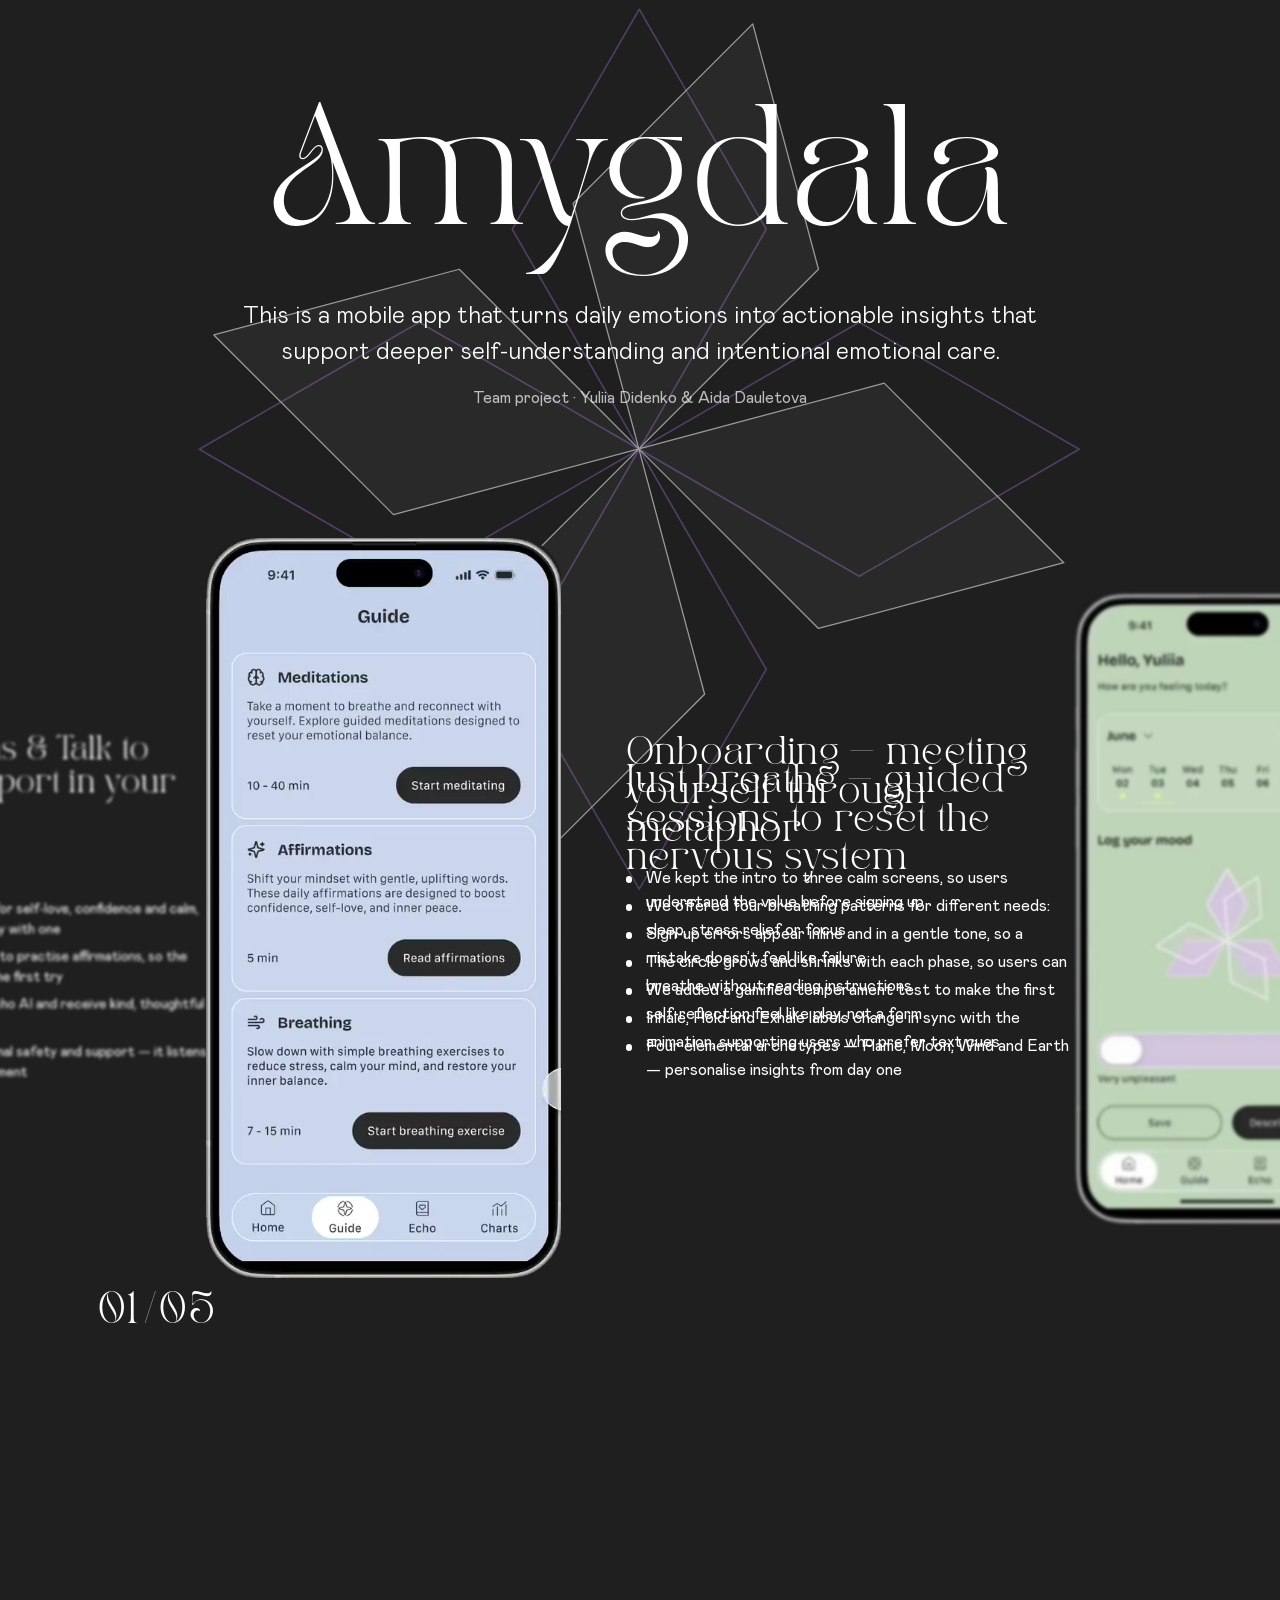
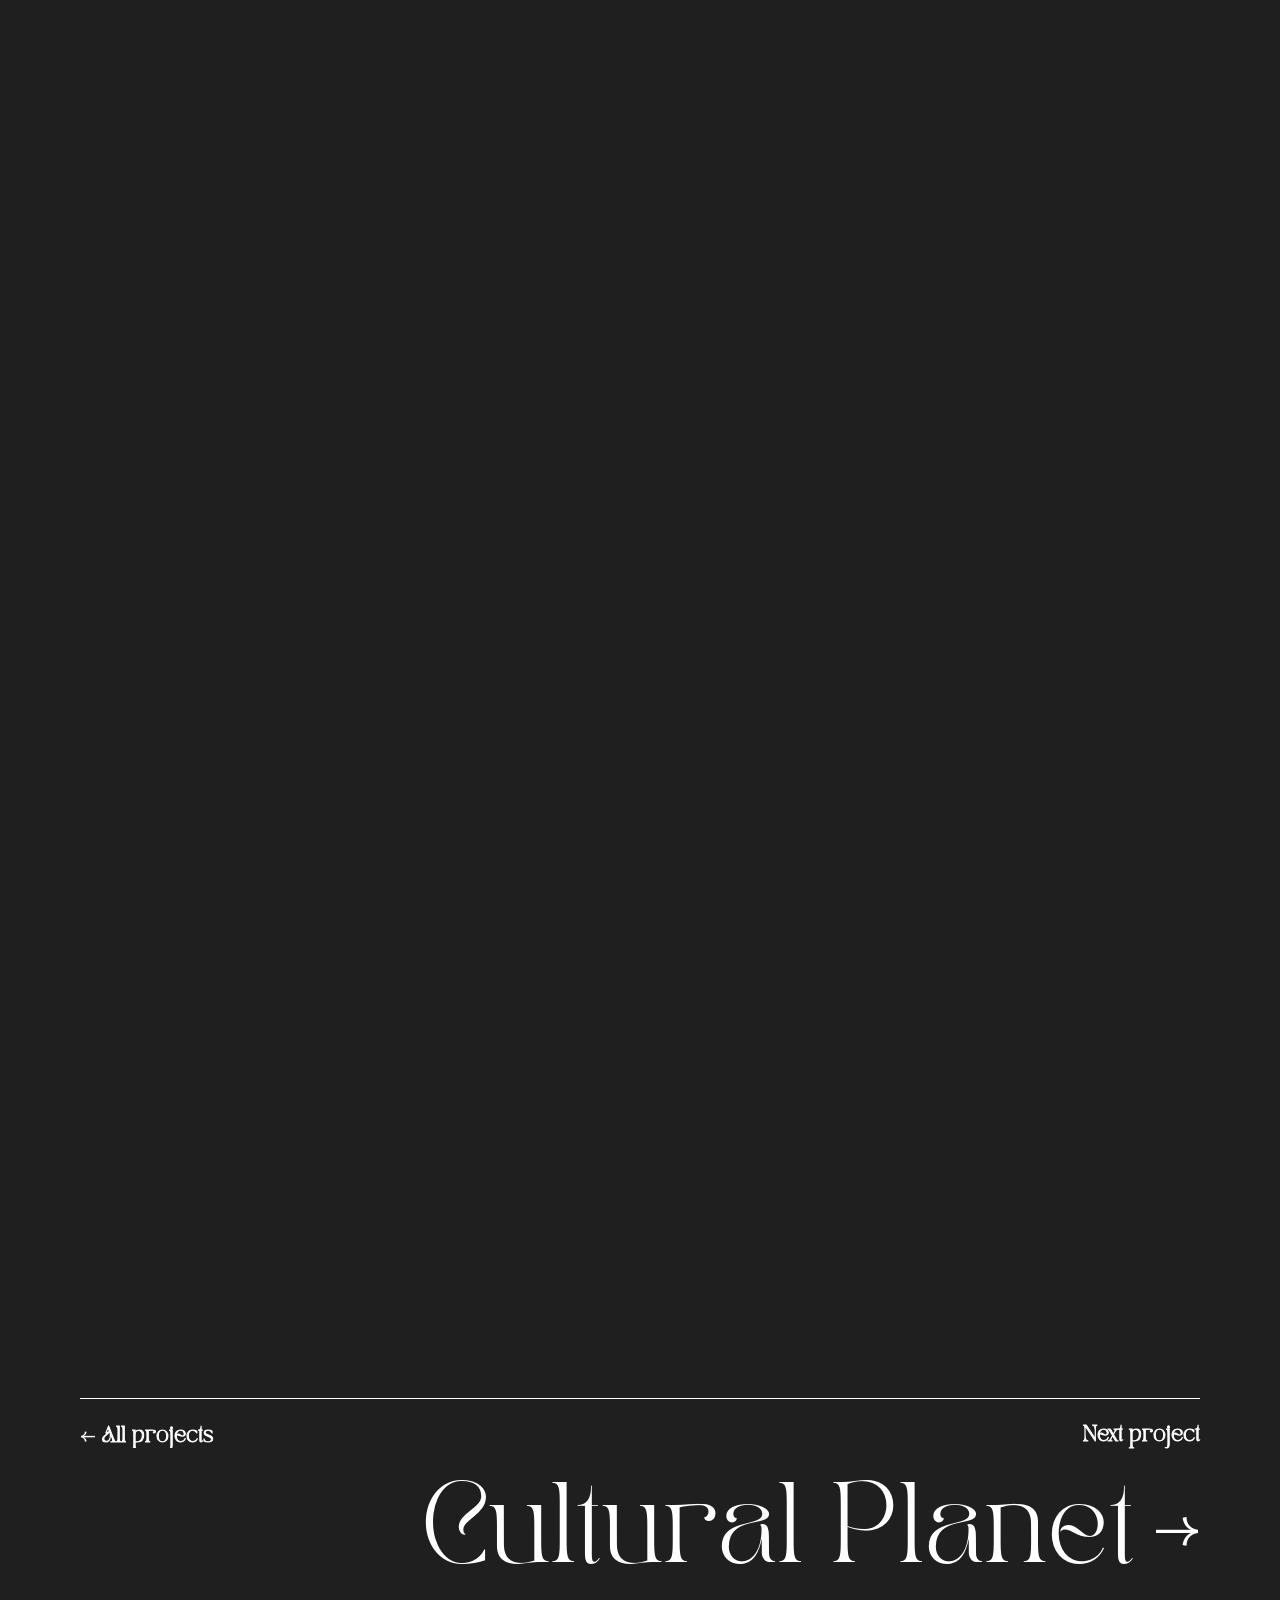
==== commit e11b8d0f: "Amygdala videos: Echo dates and capital I, sleep-inducing, Sun Co-Authored-By: Claude Opus 5.5 <nore" ====
--- a/amygdala.html
+++ b/amygdala.html
@@ -118,9 +118,9 @@
         <figure class="drum-item drum-item--split" data-index="2">
           <div class="drum-media">
             <video class="drum-screen drum-phone" muted loop playsinline preload="none"
-              poster="./media/amygdala-screens/mood-log-poster.webp" width="478" height="996"
+              poster="./media/amygdala-screens/mood-log-poster.webp?v=2" width="478" height="996"
               aria-label="Logging a mood: the flower turns, changes colour and shape with the slider">
-              <source src="./media/amygdala-screens/mood-log.mp4" type="video/mp4" />
+              <source src="./media/amygdala-screens/mood-log.mp4?v=2" type="video/mp4" />
             </video>
           </div>
           <figcaption class="drum-caption">
@@ -159,7 +159,7 @@
             <video class="drum-screen drum-phone drum-phone--framed" muted loop playsinline preload="none" data-sound-start="10.5" data-sound-end="24.6"
               poster="./media/amygdala-screens/affirmations-poster.webp?v=2" width="720" height="1470"
               aria-label="Affirmations: swiping through daily affirmations, the Echo journal, then talking to Echo, the AI companion">
-              <source src="./media/amygdala-screens/affirmations.mp4?v=4" type="video/mp4" />
+              <source src="./media/amygdala-screens/affirmations.mp4?v=5" type="video/mp4" />
             </video>
           </div>
           <figcaption class="drum-caption">
@@ -181,7 +181,7 @@
             <video class="drum-screen drum-phone" muted loop playsinline preload="none"
               poster="./media/amygdala-screens/breathing-poster.webp" width="478" height="996"
               aria-label="Breathing exercise: the circle grows and shrinks through inhale, hold and exhale">
-              <source src="./media/amygdala-screens/breathing.mp4" type="video/mp4" />
+              <source src="./media/amygdala-screens/breathing.mp4?v=2" type="video/mp4" />
             </video>
           </div>
           <figcaption class="drum-caption">
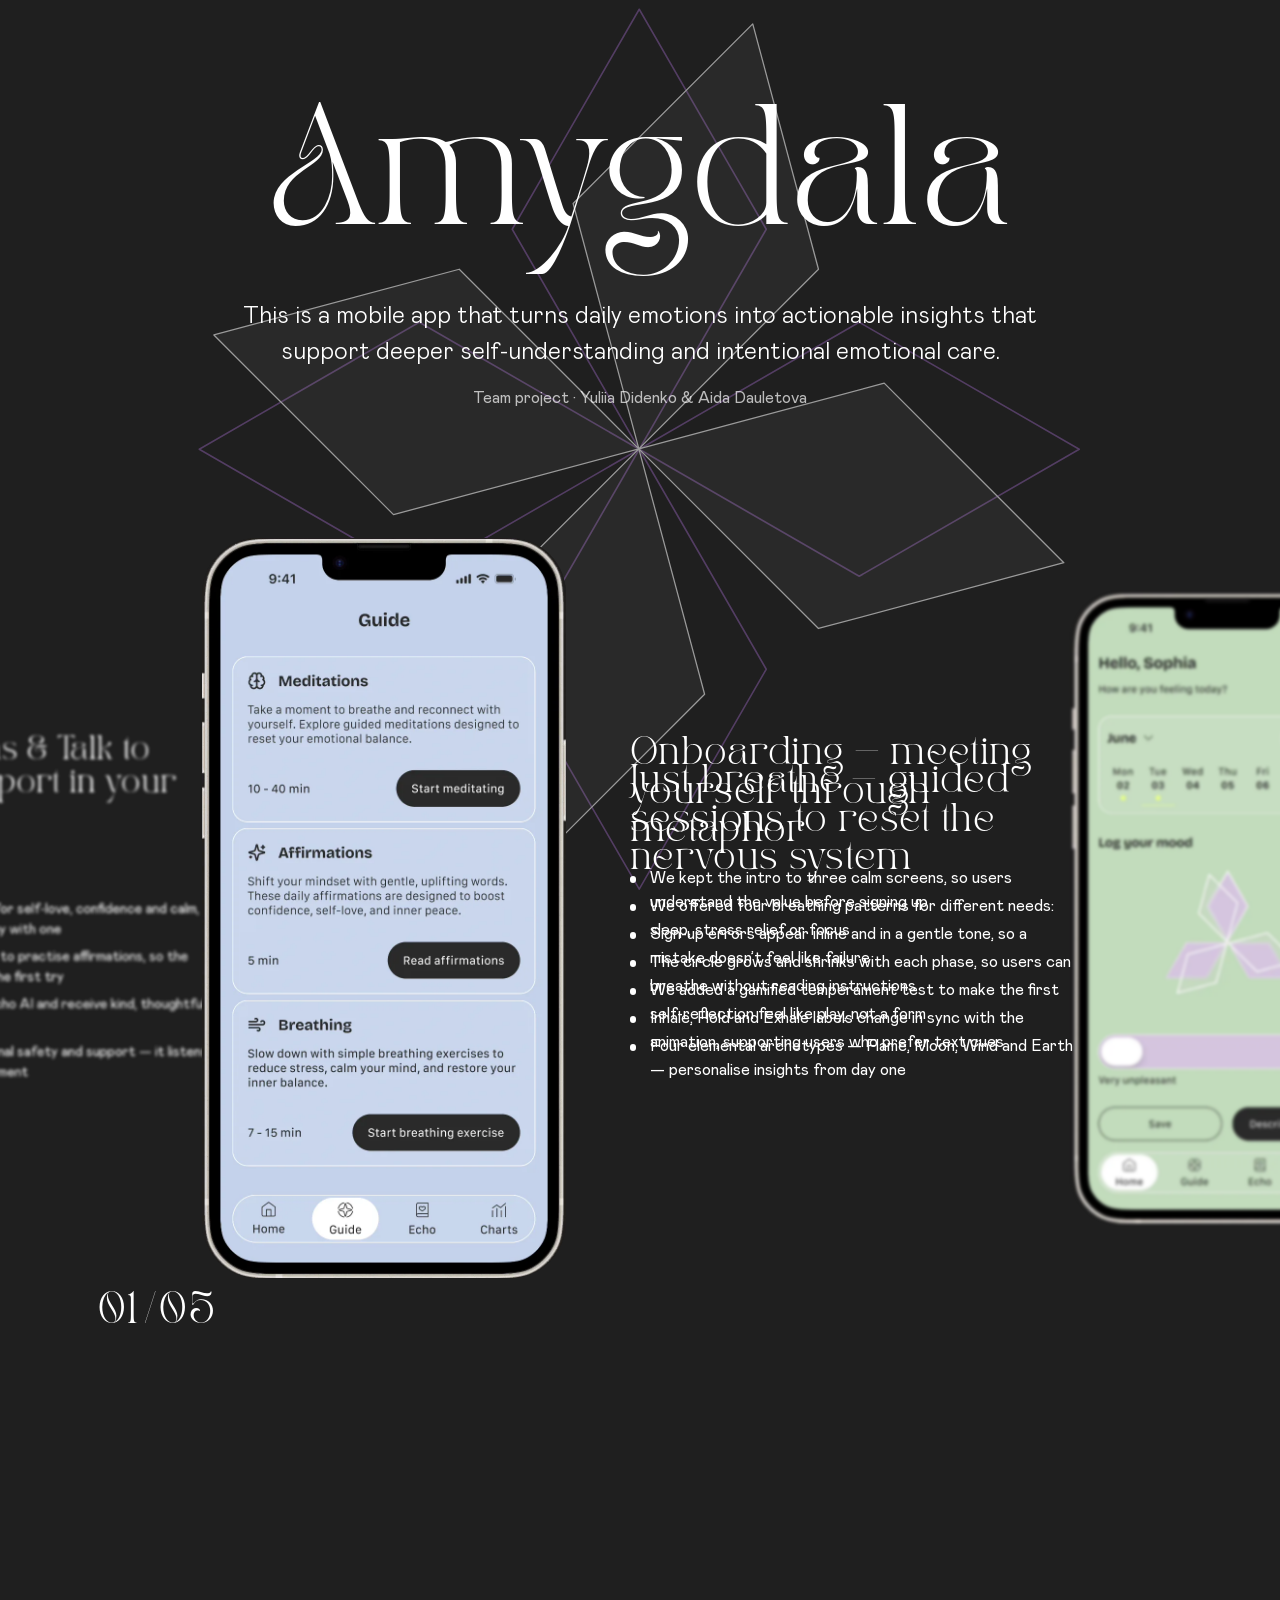
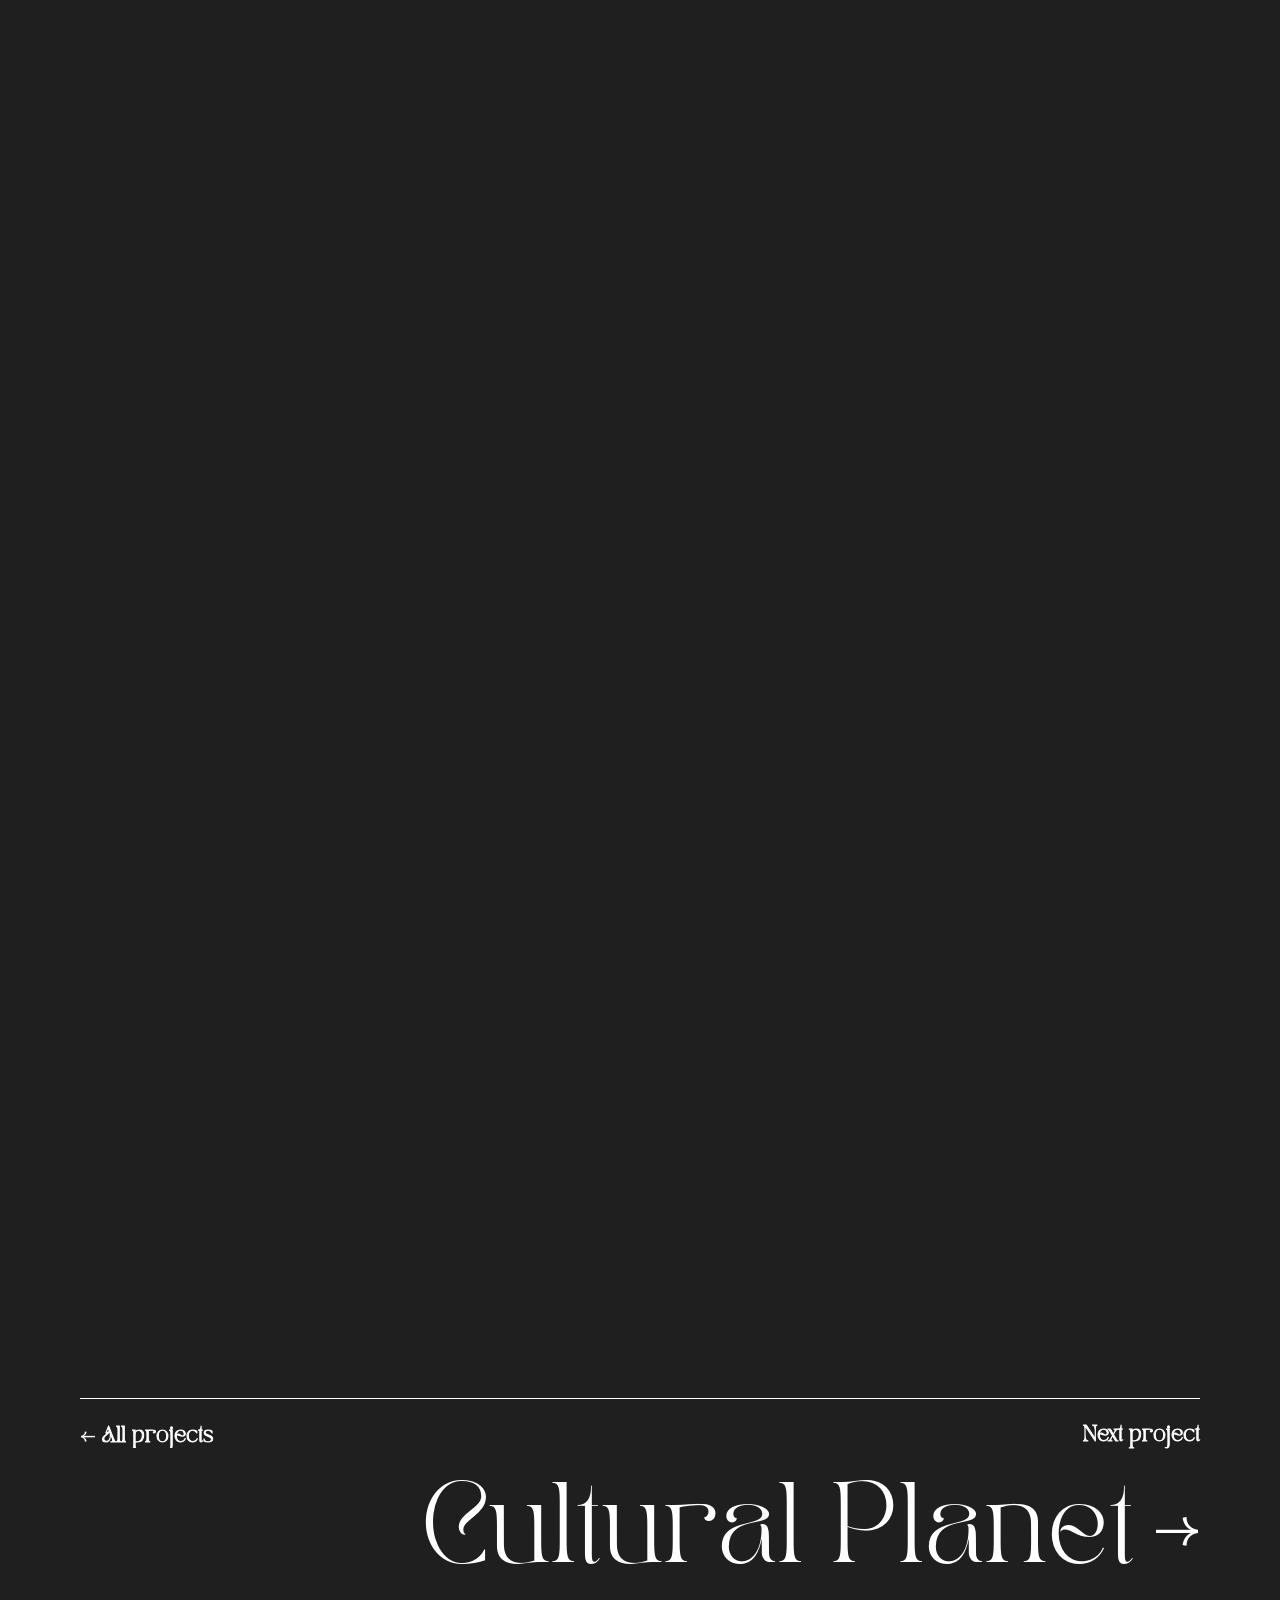
==== commit 9462624f: "Amygdala: re-recorded flows in higher quality (752x1530) All five screen recordings replaced with sh" ====
--- a/amygdala.html
+++ b/amygdala.html
@@ -12,10 +12,15 @@
     <link rel="icon" href="./media/favicon.svg" type="image/svg+xml" />
     <link rel="icon" href="./media/favicon-32.png" sizes="32x32" type="image/png" />
     <link rel="apple-touch-icon" href="./media/apple-touch-icon.png" />
+    <meta name="author" content="Yuliia Didenko" />
     <meta property="og:type" content="article" />
     <meta property="og:title" content="Amygdala — mood tracker app" />
     <meta property="og:description" content="Turning daily emotions into actionable insights." />
-    <meta property="og:image" content="./media/amygdala-cover.webp" />
+    <meta property="og:url" content="https://yuliia-didenko.netlify.app/amygdala.html" />
+    <meta property="og:image" content="https://yuliia-didenko.netlify.app/media/og-amygdala.jpg" />
+    <meta property="og:image:width" content="1200" />
+    <meta property="og:image:height" content="630" />
+    <meta name="twitter:card" content="summary_large_image" />
     <link rel="preload" href="./fonts/tan-pearl.woff2" as="font" type="font/woff2" crossorigin />
     <link rel="preload" href="./fonts/MabryPro-Regular.woff2" as="font" type="font/woff2" crossorigin />
     <link rel="stylesheet" href="main.css" />
@@ -100,9 +105,9 @@
         <figure class="drum-item drum-item--split" data-index="onboarding">
           <div class="drum-media">
             <video class="drum-screen drum-phone" id="first-screen" muted loop playsinline preload="none"
-              poster="./media/amygdala-screens/onboarding-poster.webp" width="478" height="996"
+              poster="./media/amygdala-screens/onboarding-poster.webp?v=4" width="752" height="1530"
               aria-label="Onboarding: intro screens, sign-up, the Mirror Within temperament test and its Flame result">
-              <source src="./media/amygdala-screens/onboarding.mp4" type="video/mp4" />
+              <source src="./media/amygdala-screens/onboarding.mp4?v=4" type="video/mp4" />
             </video>
           </div>
           <figcaption class="drum-caption">
@@ -118,9 +123,9 @@
         <figure class="drum-item drum-item--split" data-index="2">
           <div class="drum-media">
             <video class="drum-screen drum-phone" muted loop playsinline preload="none"
-              poster="./media/amygdala-screens/mood-log-poster.webp?v=2" width="478" height="996"
+              poster="./media/amygdala-screens/mood-log-poster.webp?v=4" width="752" height="1530"
               aria-label="Logging a mood: the flower turns, changes colour and shape with the slider">
-              <source src="./media/amygdala-screens/mood-log.mp4?v=2" type="video/mp4" />
+              <source src="./media/amygdala-screens/mood-log.mp4?v=4" type="video/mp4" />
             </video>
           </div>
           <figcaption class="drum-caption">
@@ -135,10 +140,10 @@
         </figure>
         <figure class="drum-item drum-item--split" data-index="0">
           <div class="drum-media">
-            <video class="drum-screen drum-phone" muted loop playsinline preload="none" data-sound-start="7.6"
-              poster="./media/amygdala-screens/meditation-poster.webp" width="478" height="996"
+            <video class="drum-screen drum-phone" muted loop playsinline preload="none" data-sound-start="5.8"
+              poster="./media/amygdala-screens/meditation-poster.webp?v=5" width="752" height="1530"
               aria-label="Meditations: browsing categories and playing a guided session">
-              <source src="./media/amygdala-screens/meditation.mp4?v=3" type="video/mp4" />
+              <source src="./media/amygdala-screens/meditation.mp4?v=5" type="video/mp4" />
             </video>
           </div>
           <figcaption class="drum-caption">
@@ -156,10 +161,10 @@
         </figure>
         <figure class="drum-item drum-item--split" data-index="4">
           <div class="drum-media">
-            <video class="drum-screen drum-phone drum-phone--framed" muted loop playsinline preload="none" data-sound-start="10.5" data-sound-end="24.6"
-              poster="./media/amygdala-screens/affirmations-poster.webp?v=2" width="720" height="1470"
+            <video class="drum-screen drum-phone" muted loop playsinline preload="none" data-sound-start="23.3" data-sound-end="37.4"
+              poster="./media/amygdala-screens/affirmations-poster.webp?v=5" width="752" height="1530"
               aria-label="Affirmations: swiping through daily affirmations, the Echo journal, then talking to Echo, the AI companion">
-              <source src="./media/amygdala-screens/affirmations.mp4?v=5" type="video/mp4" />
+              <source src="./media/amygdala-screens/affirmations.mp4?v=6" type="video/mp4" />
             </video>
           </div>
           <figcaption class="drum-caption">
@@ -179,9 +184,9 @@
         <figure class="drum-item drum-item--split" data-index="1">
           <div class="drum-media">
             <video class="drum-screen drum-phone" muted loop playsinline preload="none"
-              poster="./media/amygdala-screens/breathing-poster.webp" width="478" height="996"
+              poster="./media/amygdala-screens/breathing-poster.webp?v=5" width="752" height="1530"
               aria-label="Breathing exercise: the circle grows and shrinks through inhale, hold and exhale">
-              <source src="./media/amygdala-screens/breathing.mp4?v=2" type="video/mp4" />
+              <source src="./media/amygdala-screens/breathing.mp4?v=5" type="video/mp4" />
             </video>
           </div>
           <figcaption class="drum-caption">
--- a/main.css
+++ b/main.css
@@ -469,11 +469,18 @@
   top: 1.5em;
 }
 
-a:hover .roll-char > span,
 a:focus-visible .roll-char > span,
-.send-button:hover:not(:disabled) .roll-char > span,
 .send-button:focus-visible:not(:disabled) .roll-char > span {
   transform: translateY(-1.5em);
+}
+
+/* Hover effects only where a real pointer can hover - on touch screens a
+   tap would otherwise leave the effect "stuck" until the next tap. */
+@media (hover: hover) and (pointer: fine) {
+  a:hover .roll-char > span,
+  .send-button:hover:not(:disabled) .roll-char > span {
+    transform: translateY(-1.5em);
+  }
 }
 
 .sr-only {
@@ -502,9 +509,11 @@
   transform: scale(var(--press-scale));
 }
 
-.button:hover {
-  text-decoration: none;
-  color: rgb(31, 31, 31);
+@media (hover: hover) and (pointer: fine) {
+  .button:hover {
+    text-decoration: none;
+    color: rgb(31, 31, 31);
+  }
 }
 
 .navigation {
@@ -599,9 +608,12 @@
   background-color: #edebdb;
 }
 
-.work h3,
+.work h3 {
+  background-color: #bcd4e1;
+}
+
 .hobbies h3 {
-  background-color: #bcd4e1;
+  background-color: #ebbf6a;
 }
 
 .education,
@@ -620,9 +632,12 @@
   background-color: #edebdb;
 }
 
-.work,
+.work {
+  background-color: #bcd4e1;
+}
+
 .hobbies {
-  background-color: #bcd4e1;
+  background-color: #ebbf6a;
 }
 
 .column-1,
@@ -689,6 +704,13 @@
   display: block;
 }
 
+/* Inside the gilded frame the player sits square, like the video and
+   the artwork (overrides Spotify's inline 12px radius). */
+.my-way .iframe iframe,
+.my-way-tablet .iframe iframe {
+  border-radius: 0 !important;
+}
+
 .gif img {
   width: 100%;
   /* width/height attributes in the markup reserve the space before the
@@ -699,6 +721,67 @@
 .languages {
   background-color: #d7b79b;
   flex: 1;
+}
+
+/* CV block - its own section after Work experience, in the same blue
+   so the two read as one pair. */
+.cv {
+  display: flex;
+  flex-direction: column;
+  padding: 16px;
+  padding-top: 0;
+  background-color: #bcd4e1;
+}
+
+.cv h3 {
+  background-color: #bcd4e1;
+  padding-top: 16px;
+  padding-bottom: 16px;
+  margin-bottom: 0;
+}
+
+.cv p {
+  margin-top: 8px;
+  margin-bottom: 8px;
+}
+
+/* "Download CV" link - the full history lives in the
+   PDF. Same roll-on-hover language as every other text link; the
+   underline and the arrow say "this is a file" without a button. */
+.cv-link {
+  display: inline-flex;
+  align-items: center;
+  gap: 0.375rem;
+  color: #1f1f1f;
+  font-family: "MabryPro-Bold", sans-serif;
+  text-decoration: none;
+}
+
+.cv-link span {
+  font: inherit;
+}
+
+/* The letters are inline-blocks, which a text underline does not reach,
+   so the line is a border on the word itself. */
+.cv-link .roll {
+  border-bottom: 1px solid currentColor;
+}
+
+.cv-link-arrow {
+  display: inline-block;
+  transition: transform var(--dur-fast) var(--ease-out);
+}
+
+@media (hover: hover) and (pointer: fine) {
+  .cv-link:hover .cv-link-arrow {
+    transform: translateY(2px);
+  }
+}
+
+@media (prefers-reduced-motion: reduce) {
+  .cv-link:hover .cv-link-arrow {
+    transform: none;
+  }
 }
 
 .hobbies {
@@ -724,7 +807,9 @@
 .my-way video,
 .my-way-tablet video,
 .my-way .gif img,
-.my-way-tablet .gif img {
+.my-way-tablet .gif img,
+.my-way .iframe,
+.my-way-tablet .iframe {
   display: block;
   box-sizing: border-box;
   border-style: solid;
@@ -789,6 +874,14 @@
 
 .wrapper-1 {
   border-left: 1px solid #1f1f1f;
+}
+
+/* The Approach drawings load lazily. Their width/height attributes let the
+   browser reserve their space before they arrive; without it the section
+   grew as they loaded and a menu jump to Projects (below) stopped short. */
+.approach img {
+  width: 100%;
+  height: auto;
 }
 
 .project-card {
@@ -1449,9 +1542,11 @@
   opacity: 1;
 }
 
-.send-button:hover {
-  text-decoration: none;
-  color: #1f1f1f;
+@media (hover: hover) and (pointer: fine) {
+  .send-button:hover {
+    text-decoration: none;
+    color: #1f1f1f;
+  }
 }
 
 .form-status {
@@ -1897,6 +1992,10 @@
   }
 
   .work .autolayout .date p {
+    margin: 0 0 8px 0;
+  }
+
+  .cv .autolayout .date p {
     margin: 0 0 8px 0;
   }
 
@@ -2055,3 +2154,181 @@
     display: none;
   }
 }
+
+/* ---------- My way: text straight on the wall ----------
+   The info blocks lose their coloured cards and sit directly on the
+   cream wall in the site's usual text colour; rows are split by thin
+   1px dividers. */
+.my-way,
+.my-way-tablet {
+  --divider: rgba(31, 31, 31, 0.25);
+  /* Same flat cream as the Approach section, no texture. */
+  background-color: #fffaed;
+}
+
+:is(.my-way, .my-way-tablet) :is(.education, .cont-education, .work, .cv, .hobbies, .languages) {
+  background: none;
+  padding: 0;
+}
+
+:is(.my-way, .my-way-tablet) :is(.education, .cont-education, .work, .cv, .hobbies, .languages) h3 {
+  background: none;
+  padding: 0 0 12px;
+  margin-bottom: 0;
+  font-size: 1.5rem;
+}
+
+:is(.my-way, .my-way-tablet) :is(.cont-education, .education, .work, .cv) .autolayout,
+:is(.my-way, .my-way-tablet) :is(.hobbies, .languages) p {
+  border-bottom: 1px solid var(--divider);
+}
+
+:is(.my-way, .my-way-tablet) :is(.cont-education, .education, .work, .cv) .autolayout:last-child,
+:is(.my-way, .my-way-tablet) :is(.hobbies, .languages) p:last-child {
+  border-bottom: 0;
+}
+
+/* Without cards, blocks need more air between them to read as
+   separate blocks. */
+:is(.my-way, .my-way-tablet) :is(.column-1, .column-2, .column-3, .column-1-tablet, .column-2-tablet) {
+  gap: 2.5rem;
+}
+
+/* ---------- My way: tile mosaic ----------
+   Line-drawn tiles in the wall's cream with a 1px ink outline (the same
+   weight as the My way dividers, in the hero's #1f1f1f), a few shapes
+   tinted in pastel. Two groups of 6 rows x 4 columns placed exactly as
+   in Yuliia's sketch: one under Hobbies + Languages, one under the CV.
+   The side columns stretch to the height of the video column and each
+   group sits at its foot, so the bottoms line up with the artwork frame.
+   mosaic.js sizes the tiles (a quarter of the column, smaller only if
+   six rows wouldn't fit); without it they still fill the column. */
+.my-way .column-1,
+.my-way .column-3 {
+  align-self: stretch;
+}
+
+.my-way .mosaic {
+  --tile-line: #1f1f1f;
+  position: relative;
+  margin-top: auto;
+  display: grid;
+  grid-template-columns: repeat(4, var(--tile, 1fr));
+  grid-template-rows: repeat(6, var(--tile, auto));
+  width: max-content;
+  min-width: 0;
+}
+
+.my-way .mosaic-left {
+  align-self: flex-start;
+}
+
+.my-way .mosaic-right {
+  align-self: flex-end;
+}
+
+/* Every tile draws its square edge as an outline centred on the edge,
+   so where two tiles meet their lines coincide into one 1px line. */
+.my-way .mosaic img {
+  display: block;
+  width: var(--tile, 100%);
+  height: auto;
+  aspect-ratio: 1;
+  outline: 1px solid var(--tile-line);
+  outline-offset: -0.5px;
+}
+
+/* The stray tile in front of the right group, one column to the left,
+   half hidden under the Spotify and artwork frames. */
+.my-way .mosaic-stray {
+  position: absolute;
+  z-index: 0;
+  top: calc(100% / 6);
+  right: 100%;
+  width: 25%;
+}
+
+.my-way .column-2 .iframe,
+.my-way .column-2 .gif {
+  position: relative;
+  z-index: 1;
+}
+
+/* Tiles are laid row by row from the bottom up as the mosaic scrolls
+   into view: each settles in with a short fade and a slight scale. */
+.reveal-ready .my-way .mosaic[data-reveal] img,
+.reveal-ready .my-way-tablet .mosaic-band[data-reveal] img {
+  opacity: 0;
+  transform: scale(0.9);
+}
+
+.reveal-ready .my-way .mosaic[data-reveal].is-revealed img,
+.reveal-ready .my-way-tablet .mosaic-band[data-reveal].is-revealed img {
+  opacity: 1;
+  transform: none;
+  transition: opacity 400ms var(--ease-out), transform 500ms var(--ease-out);
+  transition-delay: var(--d, 0ms);
+}
+
+/* ---------- My way (tablet + phone): Spotify placement ----------
+   With two columns (wide tablets) the player sits under the artwork in
+   the media column. Once the columns stack, it moves to the top of the
+   media column so it follows the CV: text, then music, then video and
+   painting. */
+@media (max-width: 1023px) {
+  .my-way-tablet .column-2-tablet .iframe {
+    order: -1;
+    /* Same width as the video and painting below it, centred. */
+    align-self: center;
+    width: 100%;
+    max-width: 500px;
+  }
+}
+
+/* ---------- My way (tablet + phone): tile frieze ----------
+   On narrower layouts the CV is the last block, so instead of the two
+   tall desktop groups the section ends with a low frieze of the same
+   line tiles, laid in a two-row checkerboard. Wide tablets show all 12
+   columns of the pattern, small tablets the middle 8, phones 6 (about
+   55px tiles), so it stays two rows high everywhere. */
+.my-way-tablet .mosaic-band {
+  --cols: 12;
+  --off: 0;
+  grid-column: 1 / -1;
+  display: grid;
+  grid-template-columns: repeat(var(--cols), 1fr);
+  margin-top: 1rem;
+}
+
+.my-way-tablet .mosaic-band img {
+  display: block;
+  width: 100%;
+  height: auto;
+  aspect-ratio: 1;
+  grid-column: calc(var(--c) + 1 - var(--off));
+  grid-row: calc(var(--r) + 1);
+  outline: 1px solid #1f1f1f;
+  outline-offset: -0.5px;
+}
+
+@media (max-width: 1023px) {
+  .my-way-tablet .mosaic-band {
+    --cols: 8;
+    --off: 2;
+  }
+
+  .my-way-tablet .mosaic-band img:not(.in-8) {
+    display: none;
+  }
+}
+
+@media (max-width: 599px) {
+  .my-way-tablet .mosaic-band {
+    --cols: 6;
+    --off: 4;
+  }
+
+  .my-way-tablet .mosaic-band img:not(.in-6) {
+    display: none;
+  }
+}
--- a/case.css
+++ b/case.css
@@ -79,8 +79,10 @@
   font-family: "MabryPro-Regular", sans-serif;
 }
 
-.case-behance:hover .case-arrow {
-  transform: translate(3px, -3px);
+@media (hover: hover) and (pointer: fine) {
+  .case-behance:hover .case-arrow {
+    transform: translate(3px, -3px);
+  }
 }
 
 /* ---------- Screens: flat list (default) ---------- */
@@ -250,7 +252,7 @@
 .drum-phone {
   /* The recording is cropped to the phone's outline; round the corners
      to match the device. */
-  border-radius: 13% / 6.3%;
+  border-radius: 15.3% / 7.6%;
   box-shadow: none;
 }
 
@@ -320,9 +322,17 @@
     flex-direction: column;
   }
 
+  /* The phone's width must not depend on the video itself: Safari sizes
+     an auto-width box from the video's natural size, which it forgets
+     while it re-loads a paused video - the box shrank to Safari's default
+     300px and grew back as you scrolled. A fixed width keeps it steady. */
+  .drum-item--split .drum-media {
+    width: min(100%, 22rem);
+  }
+
   .drum-item--split .drum-phone {
     height: auto;
-    width: min(100%, 22rem);
+    width: 100%;
   }
 
   .drum-item--split .drum-caption-title {
@@ -397,14 +407,21 @@
   pointer-events: none;
 }
 
+.case-bg {
+  --bg-size: min(120vmin, 1100px);
+}
+
 .case-bg-spin {
-  /* Centred on the screen even when larger than it (a grid would pin an
-     oversized image to the top edge and push it off the bottom). */
+  /* Centred on the screen even when it is larger than the screen (on a
+     phone it is wider than the window). "inset: 0; margin: auto" can't do
+     that - an over-wide box keeps its left edge and spills to the right -
+     so the centre is placed at 50% / 50% and pulled back by half its size. */
   position: absolute;
-  inset: 0;
-  margin: auto;
-  width: min(120vmin, 1100px);
-  height: min(120vmin, 1100px);
+  top: 50%;
+  left: 50%;
+  margin: calc(var(--bg-size) / -2) 0 0 calc(var(--bg-size) / -2);
+  width: var(--bg-size);
+  height: var(--bg-size);
   opacity: 0.14;
   transform: rotate(var(--spin, 0deg));
   will-change: transform;
@@ -461,8 +478,10 @@
   font-size: 1.1em;
 }
 
-.case-back:hover .case-arrow {
-  transform: translateX(-3px);
+@media (hover: hover) and (pointer: fine) {
+  .case-back:hover .case-arrow {
+    transform: translateX(-3px);
+  }
 }
 
 .case-next {
@@ -491,8 +510,10 @@
   font-size: 0.7em;
 }
 
-.case-next:hover .case-arrow {
-  transform: translateX(6px);
+@media (hover: hover) and (pointer: fine) {
+  .case-next:hover .case-arrow {
+    transform: translateX(6px);
+  }
 }
 
 /* `font: inherit` above also resets line-height; give each rolling
@@ -514,9 +535,14 @@
   top: var(--roll-h);
 }
 
-.case-next:hover .case-next-title .roll-char > span,
 .case-next:focus-visible .case-next-title .roll-char > span {
   transform: translateY(calc(-1 * var(--roll-h)));
+}
+
+@media (hover: hover) and (pointer: fine) {
+  .case-next:hover .case-next-title .roll-char > span {
+    transform: translateY(calc(-1 * var(--roll-h)));
+  }
 }
 
 /* ---------- Lightbox ---------- */
@@ -697,15 +723,6 @@
 
 /* A recording that already shows the whole phone with its dark-matched
    surroundings: no extra rounding, which would clip the device frame. */
-.drum-phone--framed {
-  border-radius: 0;
-  /* Cut the video exactly to the device's outline, so the page (and the
-     background illustration) shows round the phone's corners. The mask
-     is inlined, so it also works when the page is opened as a local file. */
-  -webkit-mask: url("[data-uri]") center / 100% 100% no-repeat;
-  mask: url("[data-uri]") center / 100% 100% no-repeat;
-}
-
 /* Cultural Planet's solar system, seen from above, in the manner of a
    printed chart: a solid sun, small planets, dotted orbit arcs and
    labels set along the orbits (each planet's figures). The whole drawing doesn't spin; each orbit turns at its
@@ -741,11 +758,13 @@
    language between guest and waiter - one for each flow as the visitor
    scrolls (case.js). The current position is named under the plate. */
 .case-bg-cutlery {
+  /* Centred the same way as .case-bg-spin. */
   position: absolute;
-  inset: 0;
-  margin: auto;
-  width: min(120vmin, 1100px);
-  height: min(120vmin, 1100px);
+  top: 50%;
+  left: 50%;
+  margin: calc(var(--bg-size) / -2) 0 0 calc(var(--bg-size) / -2);
+  width: var(--bg-size);
+  height: var(--bg-size);
   /* The thread running through the drawing leaves the screen on both
      sides; the fixed layer behind it clips it at the window edge. */
   overflow: visible;
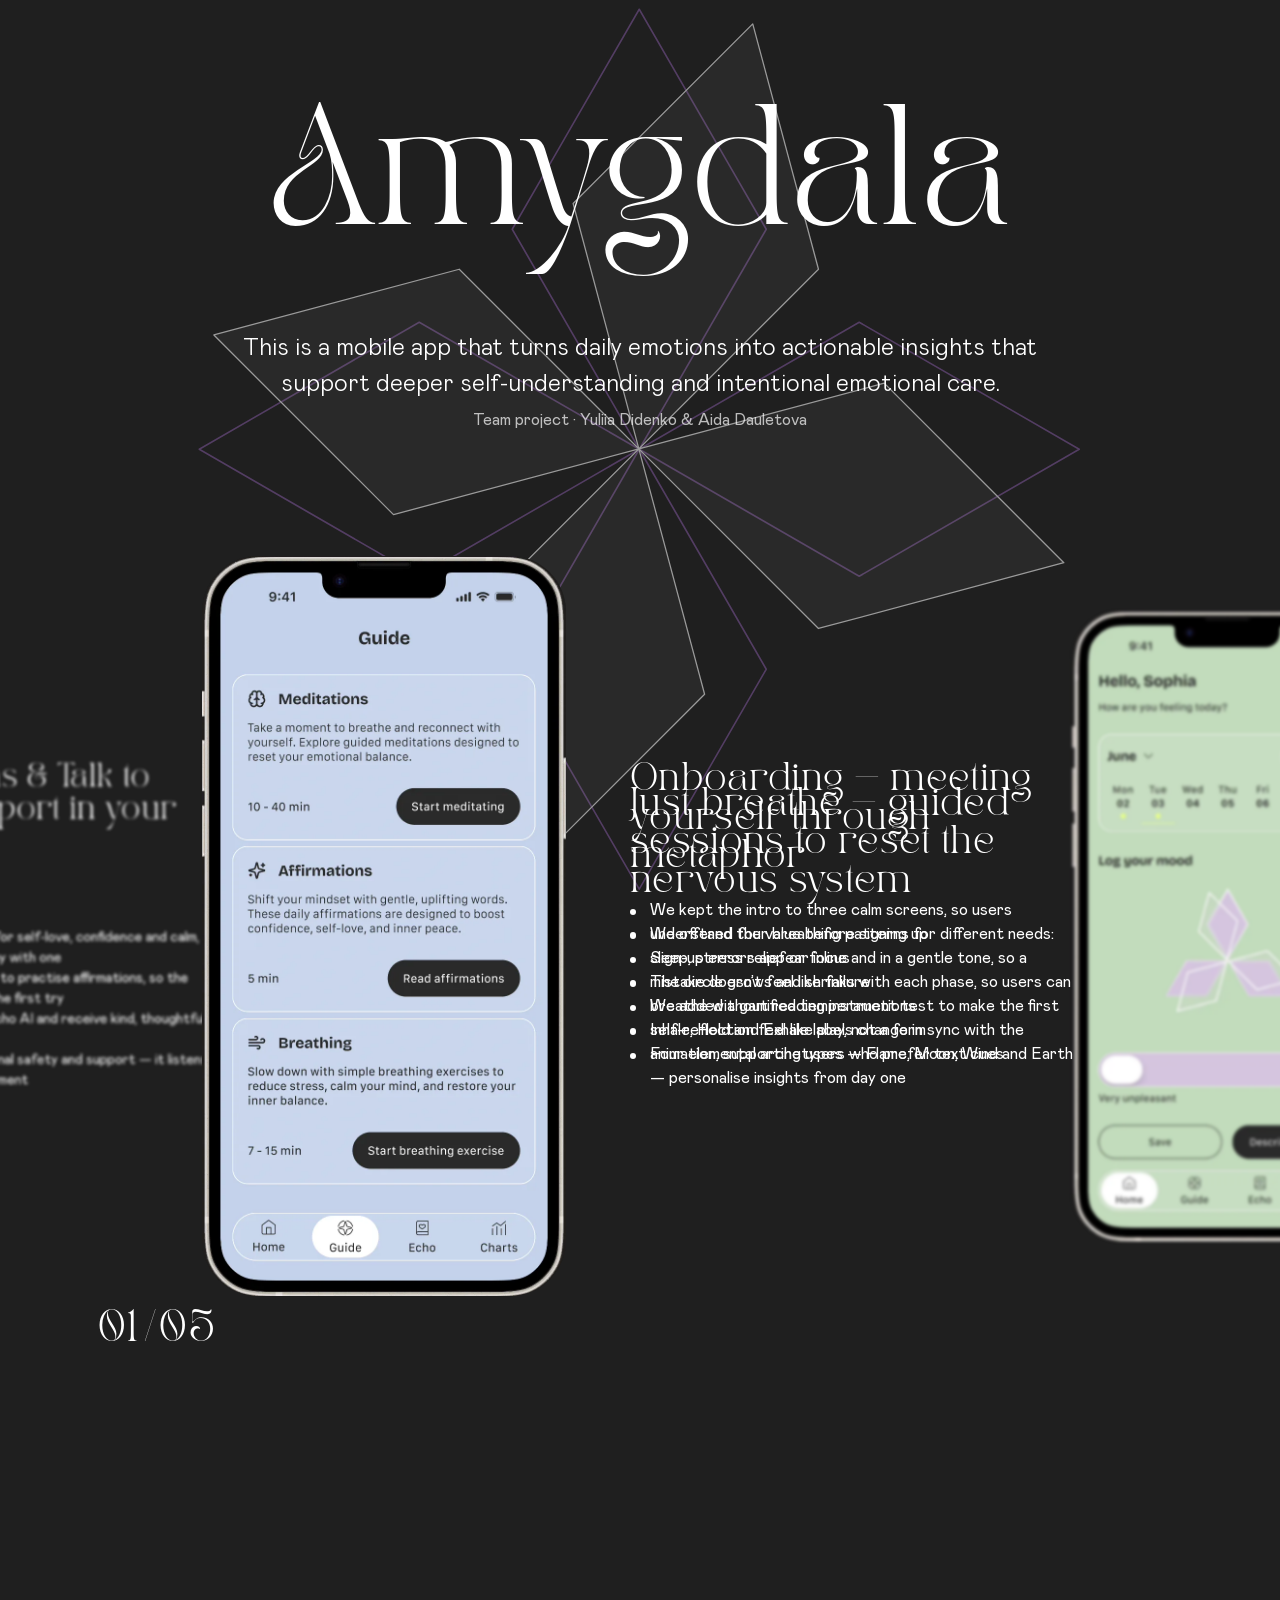
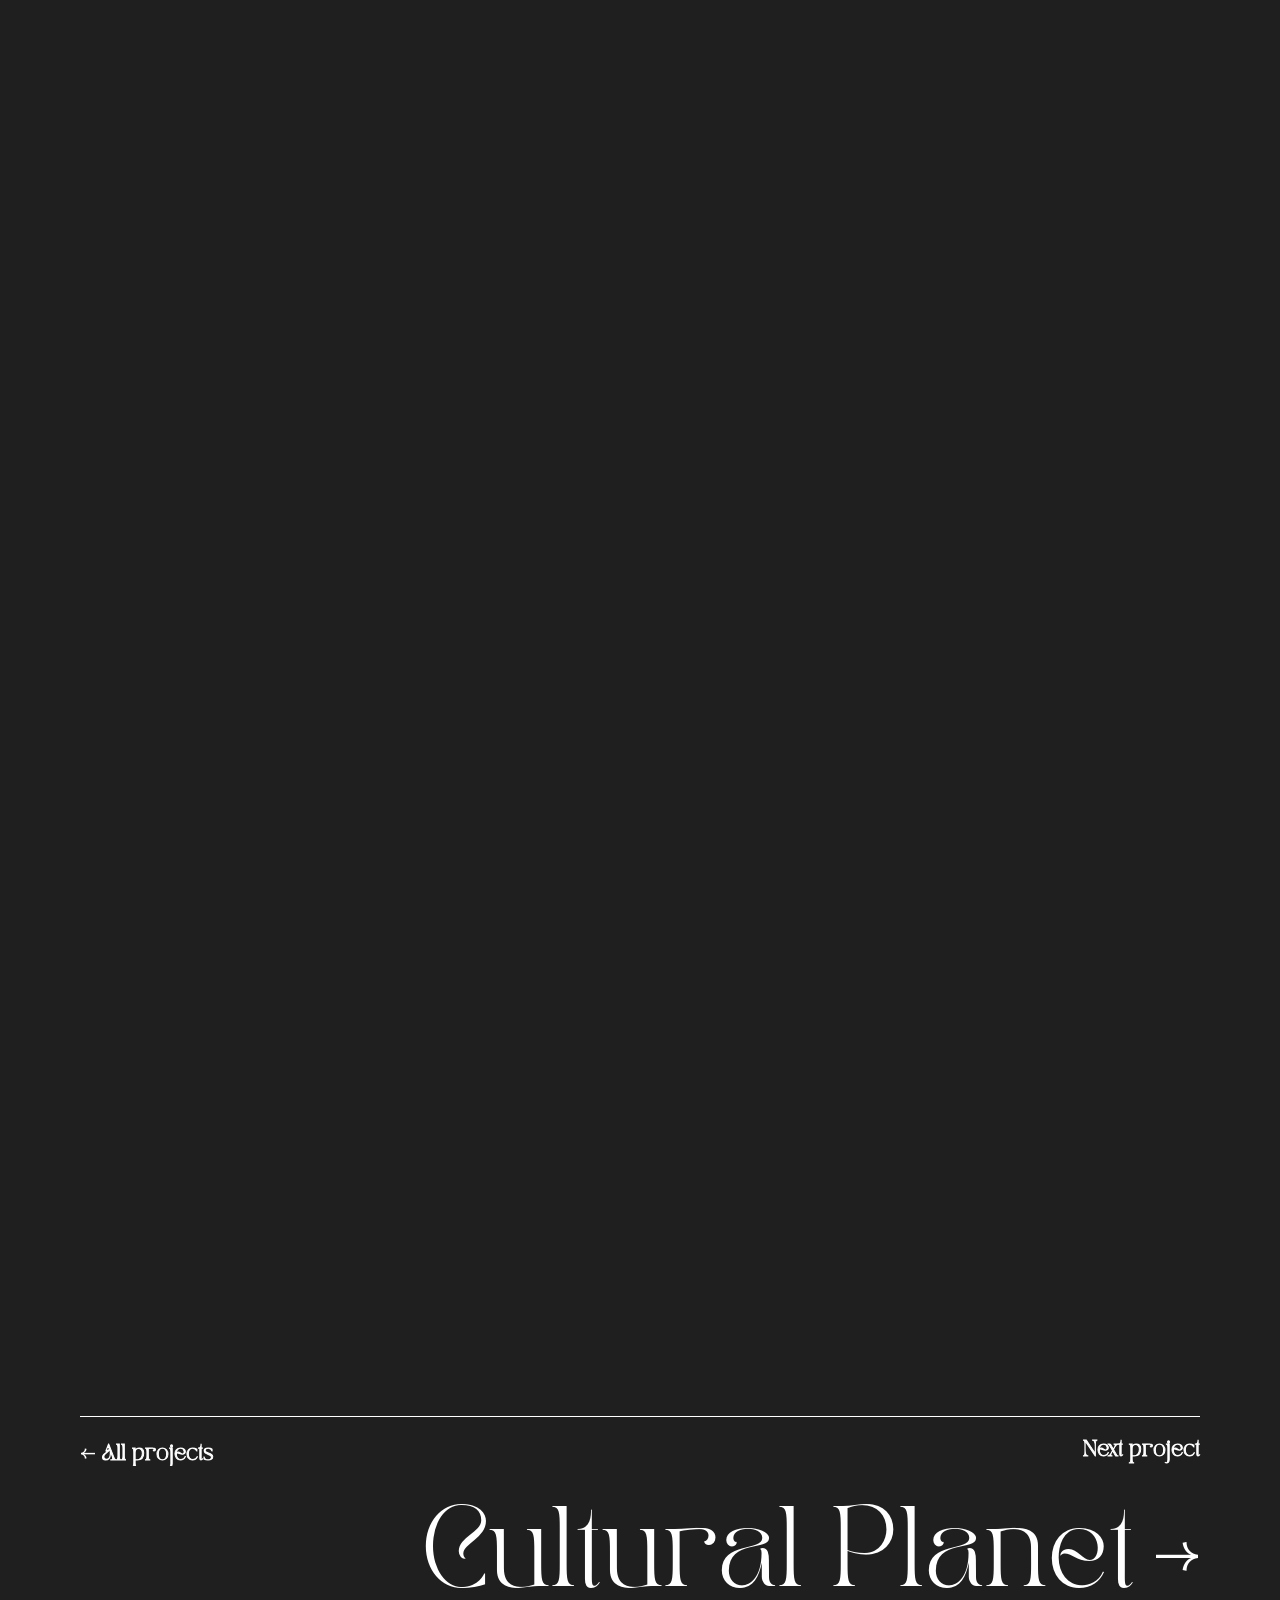
==== commit 362278ac: "Optical room under headings with descenders site-wide (tails.js); desktop My way heading->content 16" ====
--- a/amygdala.html
+++ b/amygdala.html
@@ -217,6 +217,7 @@
     </dialog>
 
     <script src="./cursor.js"></script>
+    <script src="./tails.js"></script>
     <script src="./case.js"></script>
     <script src="./transition.js"></script>
   </body>
--- a/main.css
+++ b/main.css
@@ -18,8 +18,17 @@
   box-sizing: border-box;
   font-family: "MabryPro-Regular";
   font-size: 16px;
+  scroll-behavior: smooth;
+}
+
+/* The native cursor is hidden only while cursor.js draws the custom one
+   (it sets html.has-custom-cursor on devices with a mouse or trackpad),
+   so it can never disappear with nothing in its place. :where() keeps
+   this as weak as the old "* { cursor: none }", so the pointer / move /
+   text cursors declared further down still win. */
+:where(.has-custom-cursor),
+:where(.has-custom-cursor) * {
   cursor: none;
-  scroll-behavior: smooth;
 }
 
 body {
@@ -746,8 +755,8 @@
 }
 
 /* "Download CV" link - the full history lives in the
-   PDF. Same roll-on-hover language as every other text link; the
-   underline and the arrow say "this is a file" without a button. */
+   PDF. Same roll-on-hover language as every other text link; the bold
+   weight and the arrow say "this is a file" without a button. */
 .cv-link {
   display: inline-flex;
   align-items: center;
@@ -761,12 +770,6 @@
   font: inherit;
 }
 
-/* The letters are inline-blocks, which a text underline does not reach,
-   so the line is a border on the word itself. */
-.cv-link .roll {
-  border-bottom: 1px solid currentColor;
-}
-
 .cv-link-arrow {
   display: inline-block;
   transition: transform var(--dur-fast) var(--ease-out);
@@ -780,6 +783,23 @@
 
 @media (prefers-reduced-motion: reduce) {
   .cv-link:hover .cv-link-arrow {
+    transform: none;
+  }
+}
+
+/* "Writing movie reviews" in Hobbies links out to Yuliia's reviews on
+   Threads with the same .cv-link look (bold, no underline - the rows
+   already sit on dividers); its arrow points out of the page (new tab)
+   instead of down (download). */
+
+@media (hover: hover) and (pointer: fine) {
+  .hobby-link:hover .cv-link-arrow {
+    transform: translate(2px, -2px);
+  }
+}
+
+@media (prefers-reduced-motion: reduce) {
+  .hobby-link:hover .cv-link-arrow {
     transform: none;
   }
 }
@@ -900,7 +920,6 @@
   aspect-ratio: 4 / 3;
   overflow: hidden;
   position: relative;
-  cursor: none;
 }
 
 .text {
@@ -989,7 +1008,8 @@
 .numbers {
   display: flex;
   justify-content: space-between;
-  border-bottom: 1px solid #1f1f1f;
+  /* Same soft grey as the My way dividers. */
+  border-bottom: 1px solid rgba(31, 31, 31, 0.25);
   margin-bottom: 1.5rem;
 }
 
@@ -1011,7 +1031,9 @@
 .subheader {
   font-family: "tan-pearl";
   font-weight: 400;
-  font-size: 1rem;
+  /* Same size as the My way subheadings (Education, Hobbies…): one
+     heading level for every subsection on the site. */
+  font-size: 1.5rem;
   line-height: 1.2;
   /* Matches the gap the Education section gets between its own header and
      content, via .cont-education/.education h3's padding-bottom: 16px. */
@@ -1999,8 +2021,112 @@
     margin: 0 0 8px 0;
   }
 
+  /* My way lists on phones, built on proximity: an entry and its date are
+     one group (tight 8px between them, date left-aligned under the text
+     it belongs to), and groups are kept apart by a clearly bigger 32px
+     with the divider in the middle. One rhythm for Education, Continuous
+     education, Work experience and CV - the per-section rules above had
+     drifted apart. */
+  #my-way-mobile :is(.education, .cont-education, .work, .cv) .autolayout {
+    gap: 0;
+    margin: 0;
+    padding: 12px 0;
+  }
+
+  #my-way-mobile :is(.education, .cont-education, .work, .cv) .autolayout:first-of-type {
+    padding-top: 0;
+  }
+
+  #my-way-mobile :is(.education, .cont-education, .work, .cv) .autolayout:last-child {
+    padding-bottom: 0;
+  }
+
+  #my-way-mobile :is(.education, .cont-education, .work, .cv) .autolayout :is(.event, .date) p {
+    margin: 0;
+  }
+
+  #my-way-mobile :is(.education, .cont-education, .work, .cv) .date {
+    align-self: stretch;
+    text-align: left;
+  }
+
   
   }
+
+/* My way on tablets and phones: one spacing scale for the whole section,
+   built on proximity - 8px inside an entry (text + date), 16px from a
+   heading to its list, 32px between entries, 64px between sections and
+   between the framed media.
+   Hobbies and Languages follow the same row rhythm as the other lists. */
+#my-way-mobile .column-1-tablet {
+  /* 61px of gap reads as 64px between the last line of one section and
+     the next heading once the type's own line spacing is added. */
+  gap: 61px;
+}
+
+/* The media (Spotify, video, painting) are framed exhibits: 64px between
+   frames, which have no line spacing to add. */
+#my-way-mobile .column-2-tablet {
+  gap: 64px;
+}
+
+/* Once the columns stack, the media start a new section under the text:
+   64px from the last Languages line to the first frame (24px grid gap +
+   36px + the text's 4px line spacing). */
+@media (max-width: 1023px) {
+  #my-way-mobile .column-2-tablet {
+    margin-top: 36px;
+  }
+}
+
+#my-way-mobile :is(.education, .cont-education, .work, .cv, .hobbies, .languages) {
+  margin: 0;
+}
+
+:is(#my-way, #my-way-mobile) :is(.hobbies, .languages) p {
+  margin: 0;
+  padding: 12px 0;
+  border-bottom: 1px solid var(--divider);
+}
+
+:is(#my-way, #my-way-mobile) :is(.hobbies, .languages) h3 + p {
+  padding-top: 0;
+}
+
+:is(#my-way, #my-way-mobile) :is(.hobbies, .languages) p:last-child {
+  padding-bottom: 0;
+  border-bottom: 0;
+}
+
+/* My way lists on tablets and desktop (desktop used to put 24px under
+   each heading and centre the dates; now one rhythm everywhere):
+   each entry and its date share one row, so the row is the group; rows
+   are kept apart by the same 32px as on phones, with the divider in the
+   middle. The date lines up with the entry's first line instead of
+   floating in the middle of a two-line entry. */
+@media (min-width: 501px) {
+  :is(#my-way, #my-way-mobile) :is(.education, .cont-education, .work, .cv) .autolayout {
+    margin: 0;
+    padding: 12px 0;
+    align-items: start;
+  }
+
+  :is(#my-way, #my-way-mobile) :is(.education, .cont-education, .work, .cv) .autolayout:first-of-type {
+    padding-top: 0;
+  }
+
+  :is(#my-way, #my-way-mobile) :is(.education, .cont-education, .work, .cv) .autolayout:last-child {
+    padding-bottom: 0;
+  }
+
+  :is(#my-way, #my-way-mobile) :is(.education, .cont-education, .work, .cv) .autolayout :is(.event, .date) p {
+    margin: 0;
+  }
+
+  :is(#my-way, #my-way-mobile) :is(.education, .cont-education, .work, .cv) .date {
+    align-self: start;
+  }
+}
 
 /* ---------- Scroll reveal ----------
    Sections ease up into place as they enter the viewport (motion.js adds
@@ -2332,3 +2458,241 @@
     display: none;
   }
 }
+
+/* ---------- Spacing scale (home page) ----------
+   The same proximity scale as My way: 8px inside a pair (title +
+   description), 16px between an element and the thing it belongs to
+   (image + its text, paragraphs), 32px between a big heading and its
+   text and between groups, 64px from a section heading to its content
+   and between cards, 128px between projects. Distances are measured
+   between what you see (letters, image edges, lines), so each margin
+   subtracts the font's own line spacing: 0.5 * (1lh - k * 1em), where k
+   is the height of the font's letters per em (tan-pearl 1.27, Mabry 1). */
+
+/* Who am I + Let's talk: big name → description 32px. */
+:is(#who-am-i, #lets-talk) .name {
+  margin-bottom: calc(-0.5 * (1lh - 1.27em));
+}
+
+:is(#who-am-i, #lets-talk) .description {
+  /* 24px is the section grid's own gap. */
+  margin-top: calc(32px - 24px - 0.5 * (1lh - 1em));
+}
+
+/* Approach: heading → cards 64px; illustration → its text 16px; cards
+   64px apart, the divider in the middle. */
+#approach .name-2 {
+  padding-bottom: 0;
+  /* 64 - 24px grid gap - 8px card top padding. */
+  margin-bottom: calc(32px - 0.5 * (1lh - 1.27em));
+}
+
+#approach :is(.wrapper-1, .wrapper-2, .wrapper-3, .wrapper-4) {
+  padding-top: 8px;
+  gap: 0;
+}
+
+/* The four illustrations share an 766x888 canvas with empty bands above
+   and below the art; showing only the band the art actually uses
+   (y 54-757, the same crop for all four so they stay aligned) lets the
+   16px / 64px distances read as real gaps instead of hidden whitespace. */
+#approach :is(.wrapper-1, .wrapper-2, .wrapper-3, .wrapper-4) img {
+  aspect-ratio: 766 / 703;
+  object-fit: cover;
+  object-position: 50% 29.2%;
+}
+
+/* Stacked one per row, the cards don't need to line up, so each
+   illustration is cropped to its own art. */
+@media (max-width: 768px) {
+  #approach .wrapper-1 img { aspect-ratio: 766 / 398; object-position: 50% 50%; }
+  #approach .wrapper-2 img { aspect-ratio: 766 / 504; object-position: 50% 50%; }
+  #approach .wrapper-3 img { aspect-ratio: 766 / 628; object-position: 50% 50%; }
+  #approach .wrapper-4 img { aspect-ratio: 766 / 698; object-position: 50% 28.4%; }
+}
+
+#approach :is(.wrapper-1, .wrapper-2, .wrapper-3, .wrapper-4) p {
+  margin-top: calc(16px - 0.5 * (1lh - 1em));
+  /* + 16px card bottom padding = 32px to the divider. */
+  margin-bottom: calc(16px - 0.5 * (1lh - 1em));
+}
+
+/* Projects: heading → first project 64px; cover → numbers 16px; numbers
+   → divider → title 16px + 16px (8px each side crowded the big
+   numerals); title → description 16px;
+   paragraphs 16px; description → tags 32px; projects 128px apart. */
+#projects {
+  --card-pad: 24px;
+}
+
+@media (max-width: 1200px) {
+  #projects {
+    --card-pad: 16px;
+  }
+}
+
+#projects .name-2 {
+  padding-bottom: 0;
+  /* 64 - 24px grid gap - the card's top line and padding. */
+  margin-bottom: calc(64px - 24px - 1px - var(--card-pad) - 0.5 * (1lh - 1.27em));
+}
+
+#projects .project-card {
+  padding-top: var(--card-pad);
+  padding-bottom: var(--card-pad);
+  /* 128 - 24px grid gap - both cards' lines and paddings. */
+  margin-bottom: calc(102px - 2 * var(--card-pad));
+}
+
+@media (max-width: 1200px) {
+  #projects .project-card {
+    gap: 0;
+    /* Stacked cards end on the tags row, which adds 16px of its own. */
+    margin-bottom: calc(86px - 2 * var(--card-pad));
+  }
+
+  #projects .numbers p {
+    margin-top: calc(17px - 0.5 * (1lh - 1.28em));
+  }
+}
+
+#projects .numbers {
+  padding-bottom: 0;
+  margin-bottom: 0;
+}
+
+#projects .numbers p {
+  margin-bottom: calc(15px - 0.5 * (1lh - 1.28em));
+}
+
+#projects .subheader {
+  margin-top: calc(16px - 0.5 * (1lh - 1.25em));
+  /* + the description's own 4px line spacing = 16px, the same heading →
+     content step as in My way. */
+  margin-bottom: calc(12px - 0.5 * (1lh - 1.25em));
+}
+
+#projects .text > p:not(.subheader) {
+  margin-top: 0;
+  margin-bottom: 8px;
+}
+
+#projects .tags {
+  /* Collapses with the last paragraph's 8px; + 4px line spacing = 32px. */
+  margin-top: 28px;
+}
+
+/* ---------- Hero: description → button, shards ----------
+   The button is the description's call to action, so it sits 32px under
+   the last line (the same step as name → description), not 96px away. */
+#who-am-i .description {
+  padding-bottom: calc(8px - 0.5 * (1lh - 1em));
+}
+
+/* The left shards share the description's row and start 32px below its
+   top (≈64px under the name), so they never crowd the name at any width.
+   Blue shard tip = 14 of the 340 viewBox units → translateY(-4.12%). The
+   big negative bottom margin (340/180 of the width) keeps the tall drawing
+   from stretching the row and pushing the button down. */
+@media (min-width: 1024px) {
+  #who-am-i svg:first-of-type {
+    grid-row: 2;
+    margin-top: 32px;
+    margin-bottom: -189%;
+    transform: translateY(-4.12%);
+    /* Past ~1700px two columns get so wide the drawing would run into
+       My way; keep it the size it has on a laptop. */
+    max-width: 220px;
+  }
+}
+
+/* Short description on wide screens → leave the shards room to drift
+   without touching My way. */
+@media (min-width: 1600px) {
+  #who-am-i {
+    padding-bottom: calc(5rem + 32px);
+  }
+}
+
+/* ---------- Let's talk: proximity spacing ----------
+   description → "Draw me a picture…" 64px (new block), that line → the
+   drawing widget 16px (caption → its content), toolbar ↔ canvas 16px and
+   between the form fields 16px (parts of one control), canvas → form 32px. */
+#lets-talk .description {
+  padding-bottom: 0;
+  margin-bottom: calc(-0.5 * (1lh - 1em));
+}
+
+#lets-talk .top-message {
+  /* Mabry's glyphs sit ~4px inside a 1em box at this size, hence +4. */
+  margin-top: calc(68px - 24px - 0.5 * (1lh - 1em));
+  margin-bottom: calc(20px - 24px - 0.5 * (1lh - 1em));
+}
+
+#lets-talk .form-container {
+  gap: 16px;
+}
+
+/* The error line only takes space when there is an error, so the fields
+   sit 16px apart; it appears on Send, under the field it belongs to. */
+#lets-talk .field-error:empty {
+  display: none;
+}
+
+@media (min-width: 1201px) {
+  /* Toolbar and canvas keep their grid columns; the canvas (and the form,
+     which lines up under it) reach 8px further left → 16px gap. */
+  #lets-talk #drawingCanvas,
+  #lets-talk .form-container {
+    margin-left: -8px;
+  }
+  #lets-talk #drawingCanvas {
+    width: calc(100% + 8px);
+  }
+}
+
+@media (max-width: 1200px) {
+  #lets-talk .canvas {
+    gap: 16px;
+  }
+  /* Six 40px tools did not fit the row on narrow phones, so the last one
+     ran into the edge; spread them evenly with the same 8px padding on
+     both ends. */
+  #lets-talk .controls {
+    gap: 0;
+    justify-content: space-between;
+  }
+  #lets-talk #delete-button {
+    margin-left: 0;
+  }
+}
+@media (max-width: 1023px) {
+  #lets-talk .top-message {
+    margin-top: calc(67px - 24px - 0.5 * (1lh - 1em));
+  }
+}
+
+/* ---------- Main titles: one fluid size ----------
+   The name, "Let's talk" (and the project page titles, case.css) grow
+   smoothly from 64px on a small phone to 120px from 1024px up - always
+   clearly above the 48px section headings, never jumping at breakpoints. */
+.name,
+.name.name {
+  /* --fit = the longest word's width in em (set on the title): on narrow
+     phones a long word shrinks just enough to fit the column instead of
+     running off the screen. */
+  font-size: min(
+    clamp(4rem, 8.43vw + 2.1rem, 7.5rem),
+    calc((100vw - 4rem) / var(--fit, 0.01))
+  );
+}
+
+/* Desktop My way: same section rhythm as tablets - 64px from the last
+   line of one block to the next heading, 64px between framed media. */
+#my-way :is(.column-1, .column-3) {
+  gap: 61px;
+}
+
+#my-way .column-2 {
+  gap: 64px;
+}
--- a/case.css
+++ b/case.css
@@ -114,6 +114,11 @@
   padding: 0;
   border: 0;
   background: none;
+}
+
+/* The zoom button keeps the custom cursor instead of the generic button
+   pointer (only while the custom cursor is running - see main.css). */
+.has-custom-cursor .drum-zoom {
   cursor: none;
 }
 
@@ -789,3 +794,130 @@
 .case-behance {
   display: none;
 }
+
+/* ---------- Spacing scale (case pages) ----------
+   Same proximity scale as the home page: screen → its caption 32px,
+   caption title → its points 16px, points 8px apart, project name →
+   lead 32px (as on the home page), lead → team line 16px, intro → first
+   screen 128px (64px on phones), screen groups 64px apart. Distances are between what you see, so margins subtract
+   the font's own line spacing: 0.5 * (1lh - k * 1em) (tan-pearl k 1.27,
+   Mabry k 1). Amygdala's title keeps its extra room for the y/g tails. */
+.drum-caption .drum-caption-title {
+  margin-top: calc(-0.5 * (1lh - 1.27em));
+  margin-bottom: calc(11px - 0.5 * (1lh - 1.27em));
+}
+
+/* With a "Play with sound" button between them: title → button 16px,
+   button → points 16px. */
+.drum-caption .drum-caption-title:has(+ .drum-sound) {
+  margin-bottom: calc(15px - 0.5 * (1lh - 1.27em));
+}
+
+.drum-caption .drum-sound {
+  margin-bottom: 12px;
+}
+
+@media (min-width: 501px) {
+  .drum-caption .drum-caption-title {
+    margin-bottom: calc(12px - 0.5 * (1lh - 1.27em));
+  }
+}
+
+.drum-caption .drum-caption-list li + li {
+  margin-top: 0;
+}
+
+/* Screen → its caption 32px wherever the caption sits under the screen
+   (split slides put it beside the screen instead). */
+.drum-item:not(.drum-item--split) {
+  gap: 32px;
+}
+
+/* Caption paragraphs (Factora) 16px apart, like the home page. */
+.drum-caption .drum-caption-text + .drum-caption-text {
+  margin-top: 8px;
+}
+
+/* The title is fluid, so the step is worked out from both fonts' own
+   line spacing rather than fixed per breakpoint. */
+.case-title {
+  /* Measured: the glyphs end 0.085em above the line box's bottom edge.
+     Padding, not margin, so it adds to the lead's margin (block margins
+     would collapse). */
+  padding-bottom: 0.085em;
+}
+
+.case-title + .drum-lead {
+  margin-top: calc(32px - 0.5 * (1lh - 1em));
+}
+
+/* Amygdala's y/g tails: tails.js adds the room they need (like every
+   heading with descenders), so its title follows the same rule. */
+.case-title--tails {
+  margin-bottom: 0;
+}
+
+.case-team {
+  margin-top: 6px;
+}
+
+@media (max-width: 500px) {
+  .case-team {
+    margin-top: 8px;
+  }
+}
+
+/* Flat list (phones): intro → first screen 64px, one screen + caption
+   group to the next 64px, last caption → footer line 64px. */
+.drum:not(.is-3d) {
+  padding-top: 12px;
+  padding-bottom: 0;
+}
+
+.drum:not(.is-3d) .drum-item {
+  margin-bottom: 64px;
+}
+
+/* Footer: line → "Next project" / "All projects" 24px, label → project
+   name 8px (a pair), and on phones name → "All projects" 32px. */
+.case-foot {
+  padding-top: 24px;
+}
+
+.case-foot .case-next-label {
+  margin-top: calc(-1px - 0.5 * (1lh - 1.27em));
+}
+
+.case-back {
+  margin-top: calc(1px - 0.5 * (1lh - 1.27em));
+}
+
+.case-next {
+  gap: 6px;
+}
+
+@media (max-width: 500px) {
+  .case-foot {
+    /* + the big name's own line spacing ≈ 32px to "All projects". */
+    gap: 36px;
+  }
+  .case-back {
+    margin-top: 0;
+  }
+}
+
+/* Same fluid size as the home page name (main.css). Every project title
+   gets the same size at every width, set by the widest one (Amygdala,
+   6.4em), so the names don't jump as you go from project to project. */
+.case-title,
+.case-title.case-title {
+  --fit: 6.4;
+  /* --fit = the longest word's width in em (set on the title): on narrow
+     phones a long word shrinks just enough to fit the column instead of
+     running off the screen. */
+  font-size: min(
+    clamp(4rem, 8.43vw + 2.1rem, 7.5rem),
+    calc((100vw - 4rem) / var(--fit, 0.01))
+  );
+}
+
